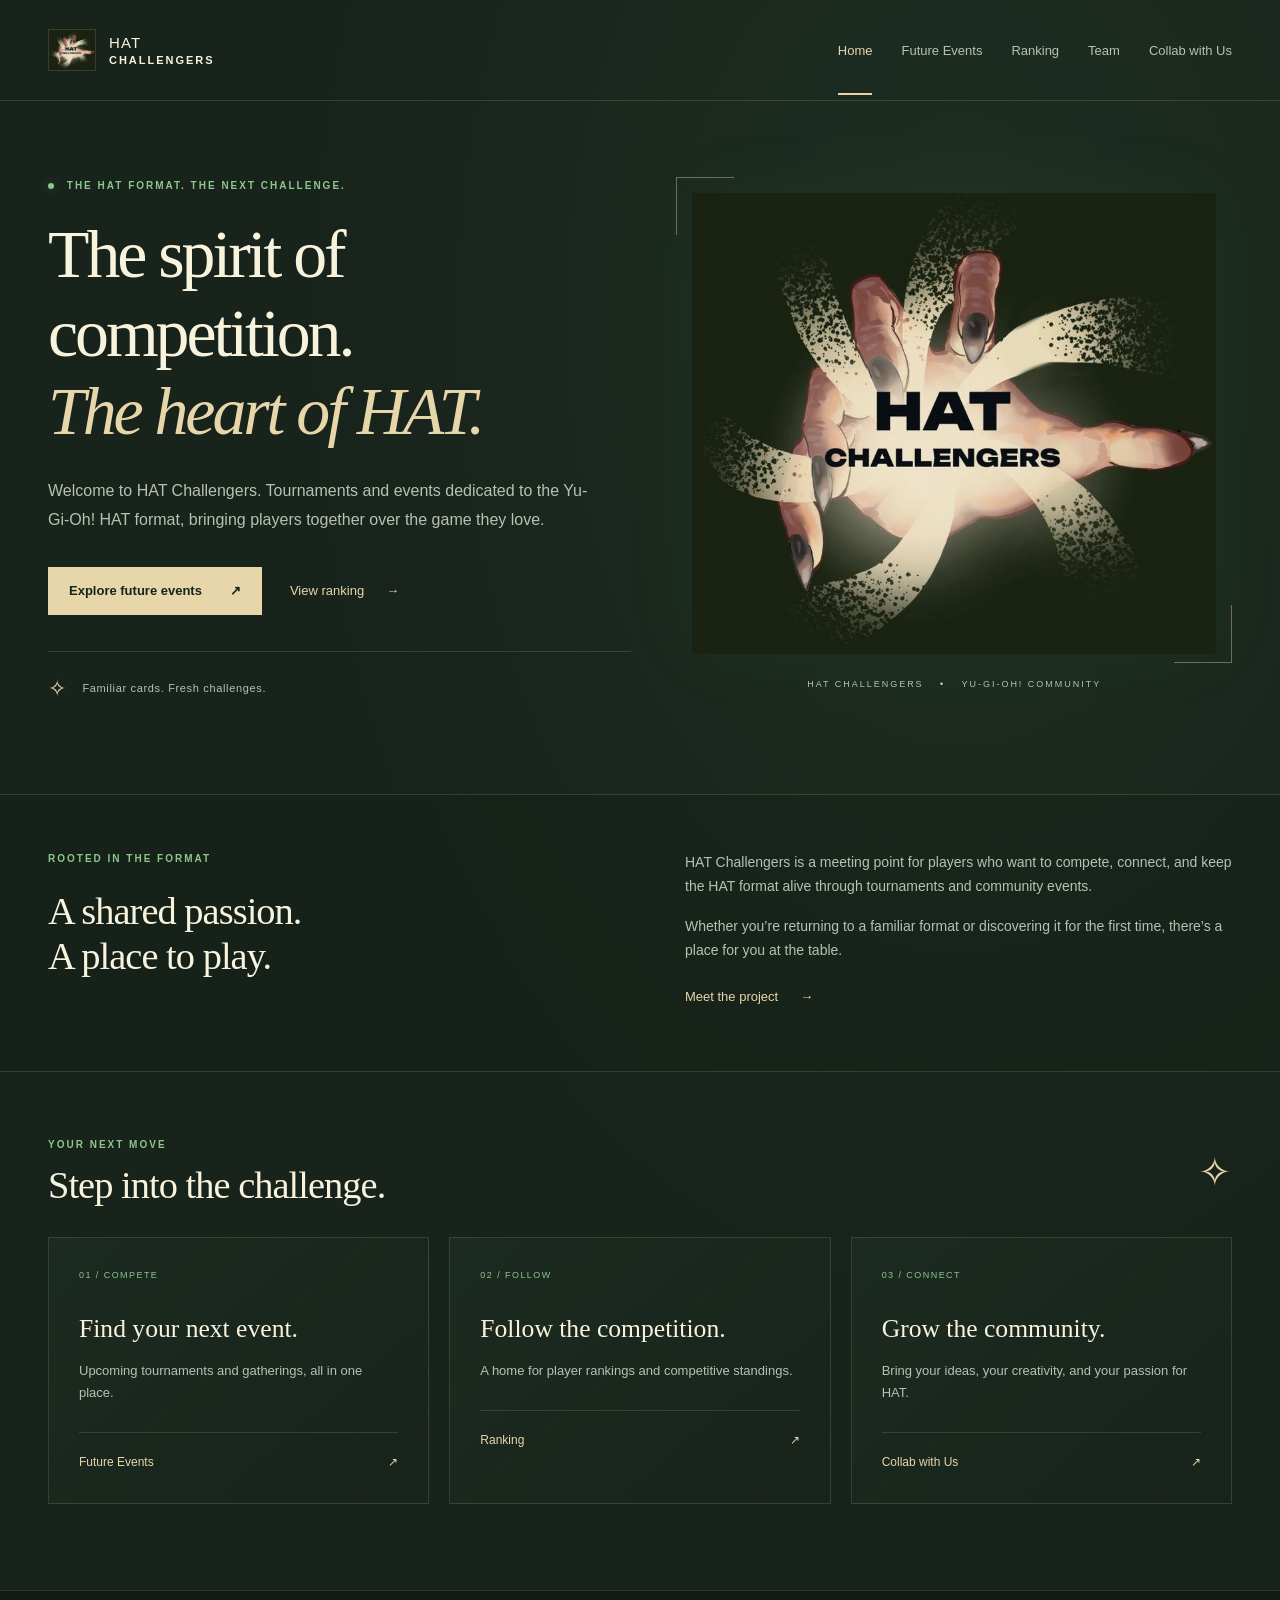
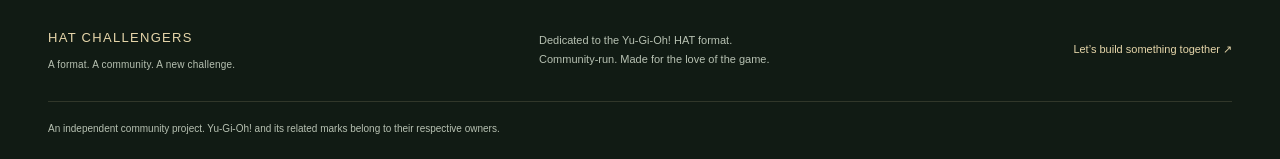
==== index.html @ cb8a2888 "Heavy edits to ranking page" ====
<!doctype html>
<html lang="en">
<head>
  <meta charset="utf-8">
  <meta name="viewport" content="width=device-width, initial-scale=1">
  <meta name="description" content="HAT Challengers — tournaments, events, and community dedicated to the Yu-Gi-Oh! HAT format.">
  <meta name="theme-color" content="#18231B">
  <title>HAT Challengers</title>
  <link rel="icon" href="assets/hat-challengers-favicon.png" type="image/png">
  <link rel="stylesheet" href="css/styles.css">
  <script src="js/main.js" defer></script>
</head>
<body>
  <a class="skip-link" href="#main">Skip to content</a>
  <header class="site-header">
    <div class="container header-inner">
      <a class="brand" href="index.html" aria-label="HAT Challengers home"><img src="assets/logo_challengers.jpeg" alt="" width="48" height="42"><span>HAT <strong>CHALLENGERS</strong></span></a>
      <button class="menu-toggle" aria-expanded="false" aria-controls="navigation" hidden>Menu <span aria-hidden="true">☰</span></button>
      <nav id="navigation" aria-label="Main navigation"><a href="index.html" aria-current="page">Home</a><a href="pages/future-events.html">Future Events</a><a href="pages/ranking.html">Ranking</a><a href="pages/team.html">Team</a><a href="pages/collab.html">Collab with Us</a></nav>
    </div>
  </header>
  <main id="main"><section class="hero container"><div class="hero-copy"><p class="eyebrow"><span></span> THE HAT FORMAT. THE NEXT CHALLENGE.</p><h1>The spirit of<br>competition.<br><em>The heart of HAT.</em></h1><p class="lead">Welcome to HAT Challengers. Tournaments and events dedicated to the Yu-Gi-Oh! HAT format, bringing players together over the game they love.</p><div class="actions"><a class="button primary" href="pages/future-events.html">Explore future events <span aria-hidden="true">↗</span></a><a class="text-link" href="pages/ranking.html">View ranking <span aria-hidden="true">→</span></a></div><div class="hero-caption"><span class="small-star" aria-hidden="true">✧</span> Familiar cards. Fresh challenges.</div></div><div class="hero-art"><div class="art-corner corner-top"></div><img src="assets/logo_challengers.jpeg" alt="HAT Challengers logo featuring a hand surrounded by swirling ivory magical energy" width="787" height="693"><div class="art-corner corner-bottom"></div><p>HAT CHALLENGERS <span>•</span> YU-GI-OH! COMMUNITY</p></div></section>
<section class="intro-section"><div class="container intro-grid"><div><p class="eyebrow">ROOTED IN THE FORMAT</p><h2>A shared passion.<br>A place to play.</h2></div><div><p>HAT Challengers is a meeting point for players who want to compete, connect, and keep the HAT format alive through tournaments and community events.</p><p>Whether you’re returning to a familiar format or discovering it for the first time, there’s a place for you at the table.</p><a class="text-link" href="pages/team.html">Meet the project <span aria-hidden="true">→</span></a></div></div></section>
<section class="container explore-section"><div class="section-heading"><div><p class="eyebrow">YOUR NEXT MOVE</p><h2>Step into the challenge.</h2></div><span class="section-ornament" aria-hidden="true">✧</span></div><div class="explore-grid"><a class="explore-card" href="pages/future-events.html"><span class="card-number">01 / COMPETE</span><h3>Find your next event.</h3><p>Upcoming tournaments and gatherings, all in one place.</p><span class="card-link">Future Events <span aria-hidden="true">↗</span></span></a><a class="explore-card" href="pages/ranking.html"><span class="card-number">02 / FOLLOW</span><h3>Follow the competition.</h3><p>A home for player rankings and competitive standings.</p><span class="card-link">Ranking <span aria-hidden="true">↗</span></span></a><a class="explore-card" href="pages/collab.html"><span class="card-number">03 / CONNECT</span><h3>Grow the community.</h3><p>Bring your ideas, your creativity, and your passion for HAT.</p><span class="card-link">Collab with Us <span aria-hidden="true">↗</span></span></a></div></section></main>
  <footer class="site-footer"><div class="container footer-inner"><a class="footer-brand" href="index.html">HAT CHALLENGERS<span>A format. A community. A new challenge.</span></a><p>Dedicated to the Yu-Gi-Oh! HAT format.<br><span>Community-run. Made for the love of the game.</span></p><a href="pages/collab.html">Let’s build something together <span aria-hidden="true">↗</span></a></div><div class="container footer-note">An independent community project. Yu-Gi-Oh! and its related marks belong to their respective owners.</div></footer>
</body>
</html>
---- css/styles.css ----
:root{color-scheme:dark;--bg:#18231b;--surface:#1d2b21;--green:#8cc78c;--gold:#e6d6aa;--ivory:#f8f3dd;--muted:#b7c1b2;--line:#e6d6aa26}*{box-sizing:border-box}html{scroll-behavior:smooth}body{margin:0;background:radial-gradient(ellipse at 75% 18%,#355c4233,transparent 48%),var(--bg);color:var(--ivory);font-family:Arial,Helvetica,sans-serif;font-size:16px;line-height:1.7}a{color:inherit;text-decoration:none}button{font:inherit}img{max-width:100%;height:auto;display:block}h1,h2,h3,p{margin:0}h1,h2,h3{font-family:Georgia,'Times New Roman',serif;font-weight:400;line-height:1.16}h1{font-size:clamp(2.8rem,5.3vw,5rem);letter-spacing:-.045em}h2{font-size:clamp(1.9rem,3vw,2.7rem);letter-spacing:-.025em}h3{font-size:1.6rem}p+p{margin-top:1rem}a,button{touch-action:manipulation}a:focus-visible,button:focus-visible{outline:2px solid var(--gold);outline-offset:6px}.container{width:min(1240px,calc(100% - 96px));margin-inline:auto}.site-header{border-bottom:1px solid var(--line)}.header-inner{min-height:100px;display:flex;align-items:center;justify-content:space-between;gap:30px}.brand{display:flex;align-items:center;gap:13px;flex-shrink:0}.brand img{width:48px;height:auto;border:1px solid var(--line)}.brand>span{font-size:15px;letter-spacing:.08em;line-height:1.3}.brand strong{display:block;font-size:11px;letter-spacing:.18em}nav{display:flex;gap:29px;align-items:center}nav a{font-size:13px;color:var(--muted);padding:35px 0 31px;border-bottom:2px solid transparent;transition:color .2s,border-color .2s}nav a:hover,nav a[aria-current]{color:var(--gold);border-color:var(--gold)}.menu-toggle{background:none;border:1px solid var(--line);color:var(--ivory);padding:7px 12px}.hero{display:grid;grid-template-columns:1.05fr 1fr;align-items:center;gap:45px;padding-block:76px 86px}.eyebrow{font-size:10px;font-weight:bold;letter-spacing:.2em;color:var(--green);margin-bottom:22px;line-height:1.6}.eyebrow>span{display:inline-block;width:6px;height:6px;background:var(--green);border-radius:50%;margin-right:8px;box-shadow:0 0 12px #8cc78c66}h1 em{color:var(--gold);font-weight:400}.lead{font-size:16px;line-height:1.8;color:var(--muted);max-width:550px;margin-top:25px}.actions{display:flex;gap:28px;align-items:center;flex-wrap:wrap;margin-top:32px}.button{display:inline-flex;justify-content:space-between;align-items:center;gap:28px;padding:13px 21px;font-size:13px;font-weight:bold;transition:background .2s,transform .2s}.primary{background:var(--gold);color:var(--bg)}.primary:hover{background:var(--ivory);transform:translateY(-2px)}.text-link{font-size:13px;color:var(--gold);display:inline-flex;gap:22px;align-items:center;padding-block:7px}.text-link:hover{color:var(--ivory)}.hero-caption{border-top:1px solid var(--line);margin-top:36px;padding-top:18px;font-size:11px;letter-spacing:.06em;color:var(--muted)}.small-star{font-size:22px;color:var(--gold);margin-right:12px;vertical-align:middle}.hero-art{position:relative;padding:16px}.hero-art img{width:100%;box-shadow:0 0 80px #8cc78c0c}.hero-art p{text-align:center;color:var(--muted);font-size:9px;letter-spacing:.22em;margin-top:23px}.hero-art p span{padding-inline:12px;color:var(--gold)}.art-corner{position:absolute;width:58px;height:58px;border-color:#e6d6aa66;border-style:solid}.corner-top{top:0;left:0;border-width:1px 0 0 1px}.corner-bottom{bottom:45px;right:0;border-width:0 1px 1px 0}.intro-section{border-block:1px solid var(--line);background:#0f1a1233;padding-block:56px}.intro-grid{display:grid;grid-template-columns:1fr 1fr;gap:90px}.intro-grid p:not(.eyebrow){font-size:14px;color:var(--muted)}.intro-grid .text-link{margin-top:16px}.explore-section{padding-block:65px 86px}.section-heading{display:flex;justify-content:space-between;align-items:center;margin-bottom:30px}.section-heading .eyebrow{margin-bottom:10px}.section-ornament{color:var(--gold);font-size:40px}.explore-grid,.collab-grid{display:grid;grid-template-columns:repeat(3,1fr);gap:20px}.explore-card,.collab-card{padding:30px;border:1px solid var(--line);background:linear-gradient(140deg,#355c4222,transparent)}.explore-card{transition:transform .2s,border-color .2s,background .2s}.explore-card:hover{transform:translateY(-4px);border-color:#8cc78c80;background:#355c4233}.card-number{font-size:9px;letter-spacing:.16em;color:var(--green);display:block;margin-bottom:31px}.explore-card h3{font-size:1.6rem}.explore-card p,.collab-card p{font-size:13px;color:var(--muted);margin-top:16px}.card-link{display:flex;justify-content:space-between;color:var(--gold);font-size:12px;border-top:1px solid var(--line);margin-top:28px;padding-top:19px}.site-footer{border-top:1px solid var(--line);background:#111b14;padding:36px 0 22px}.footer-inner{display:flex;align-items:center;justify-content:space-between;gap:30px}.footer-brand{font-size:13px;letter-spacing:.1em;color:var(--gold)}.footer-brand span{display:block;font-size:10px;letter-spacing:.02em;color:var(--muted);margin-top:7px}.footer-inner p{font-size:11px;color:var(--muted)}.footer-inner>a:last-child{font-size:11px;color:var(--gold)}.footer-note{border-top:1px solid var(--line);padding-top:18px;margin-top:28px;font-size:10px;color:var(--muted)}.page-heading{padding-block:72px 45px}.page-heading h1{font-size:clamp(3rem,5vw,4.5rem)}.page-heading .lead{max-width:680px}.content-section{padding-bottom:85px;min-height:400px}.panel-heading{display:flex;justify-content:space-between;align-items:center;gap:20px;border-bottom:1px solid var(--line);padding:20px 0}.panel-heading h2{font-size:1.5rem}.status{font-size:10px;color:var(--green);border:1px solid #8cc78c40;border-radius:20px;padding:4px 12px}.empty-state{padding:65px 22px;text-align:center;border:1px solid var(--line);border-top:0;background:radial-gradient(ellipse at center,#355c4229,transparent 70%)}.empty-symbol{color:var(--gold);font-family:Georgia,serif;font-size:40px;display:block;margin-bottom:18px}.empty-state .eyebrow{margin-bottom:12px}.empty-state h2{font-size:2rem}.empty-state>p:last-child{max-width:530px;margin:18px auto 0;color:var(--muted);font-size:14px}.table-scroll{overflow-x:auto}table{border-collapse:collapse;width:100%;min-width:480px}th{text-align:left;padding:18px 24px;color:var(--gold);font-weight:400;font-size:12px;background:#355c4229;border-bottom:1px solid var(--line)}th:first-child{width:15%}th:nth-child(2){width:45%}td{padding:0}.content-note{font-size:11px;color:var(--muted);margin-top:18px}.callout{display:flex;justify-content:space-between;align-items:center;gap:25px;border:1px solid var(--line);padding:30px;margin-top:30px}.callout p{font-size:13px;color:var(--muted);margin-top:10px}.collab-card h2{font-size:1.7rem}.contact-panel{margin-top:35px;padding:40px;display:flex;gap:35px;border:1px solid var(--line);background:#355c4222}.contact-panel h2{font-size:2.2rem}.contact-panel p:not(.eyebrow){color:var(--muted);font-size:14px}.contact-panel .contact-placeholder{display:inline-block;color:var(--gold)!important;border-bottom:1px solid var(--line);padding-bottom:8px;margin-top:24px}.sr-only,.skip-link:not(:focus){position:absolute;width:1px;height:1px;padding:0;margin:-1px;overflow:hidden;clip-path:inset(50%);white-space:nowrap}.skip-link:focus{position:fixed;top:10px;left:10px;z-index:10;background:var(--gold);color:var(--bg);padding:10px 20px}
@media(min-width:761px){main{animation:arrive .5s ease-out}@keyframes arrive{from{opacity:0;transform:translateY(8px)}to{opacity:1;transform:none}}}
@media(max-width:1000px){.container{width:calc(100% - 56px)}nav{gap:18px}nav a{font-size:12px}.hero{gap:20px;padding-block:56px}.hero h1{font-size:3.5rem}.explore-card,.collab-card{padding:23px}.intro-grid{gap:50px}.footer-inner{flex-wrap:wrap}.actions{gap:16px}}
@media(max-width:760px){.container{width:calc(100% - 40px)}.header-inner{min-height:80px;flex-wrap:wrap;gap:0;padding-block:16px}.brand>span{font-size:13px}.brand img{width:42px}.menu-toggle:not([hidden]){display:block}nav{width:100%;flex-wrap:wrap;gap:0 22px;padding-top:12px}nav a{padding:10px 0;font-size:13px}nav[data-collapsed="true"]{display:none}.hero{grid-template-columns:1fr;padding-block:45px;gap:40px}.hero h1{font-size:clamp(2.9rem,9vw,4.5rem)}.hero-copy{max-width:560px}.hero-art{max-width:500px;width:100%;margin-inline:auto}.hero-caption{margin-top:27px}.intro-grid{grid-template-columns:1fr;gap:25px}.intro-section{padding-block:40px}.explore-grid,.collab-grid{grid-template-columns:1fr}.explore-section{padding-block:42px 55px}.card-number{margin-bottom:20px}.explore-card h3{font-size:1.8rem}.page-heading{padding-block:45px 25px}.panel-heading{align-items:flex-start;flex-direction:column;gap:10px}.empty-state{padding:45px 18px}.empty-state h2{font-size:1.7rem}.content-section{padding-bottom:55px}.callout{align-items:flex-start;flex-direction:column;padding:24px}.contact-panel{padding:27px;gap:18px}.contact-panel>.empty-symbol{display:none}.contact-panel h2{font-size:1.9rem}.footer-inner{align-items:flex-start;flex-direction:column;gap:22px}.section-ornament{display:none}}
@media(prefers-reduced-motion:reduce){html{scroll-behavior:auto}*,*::before,*::after{animation:none!important;transition:none!important}}
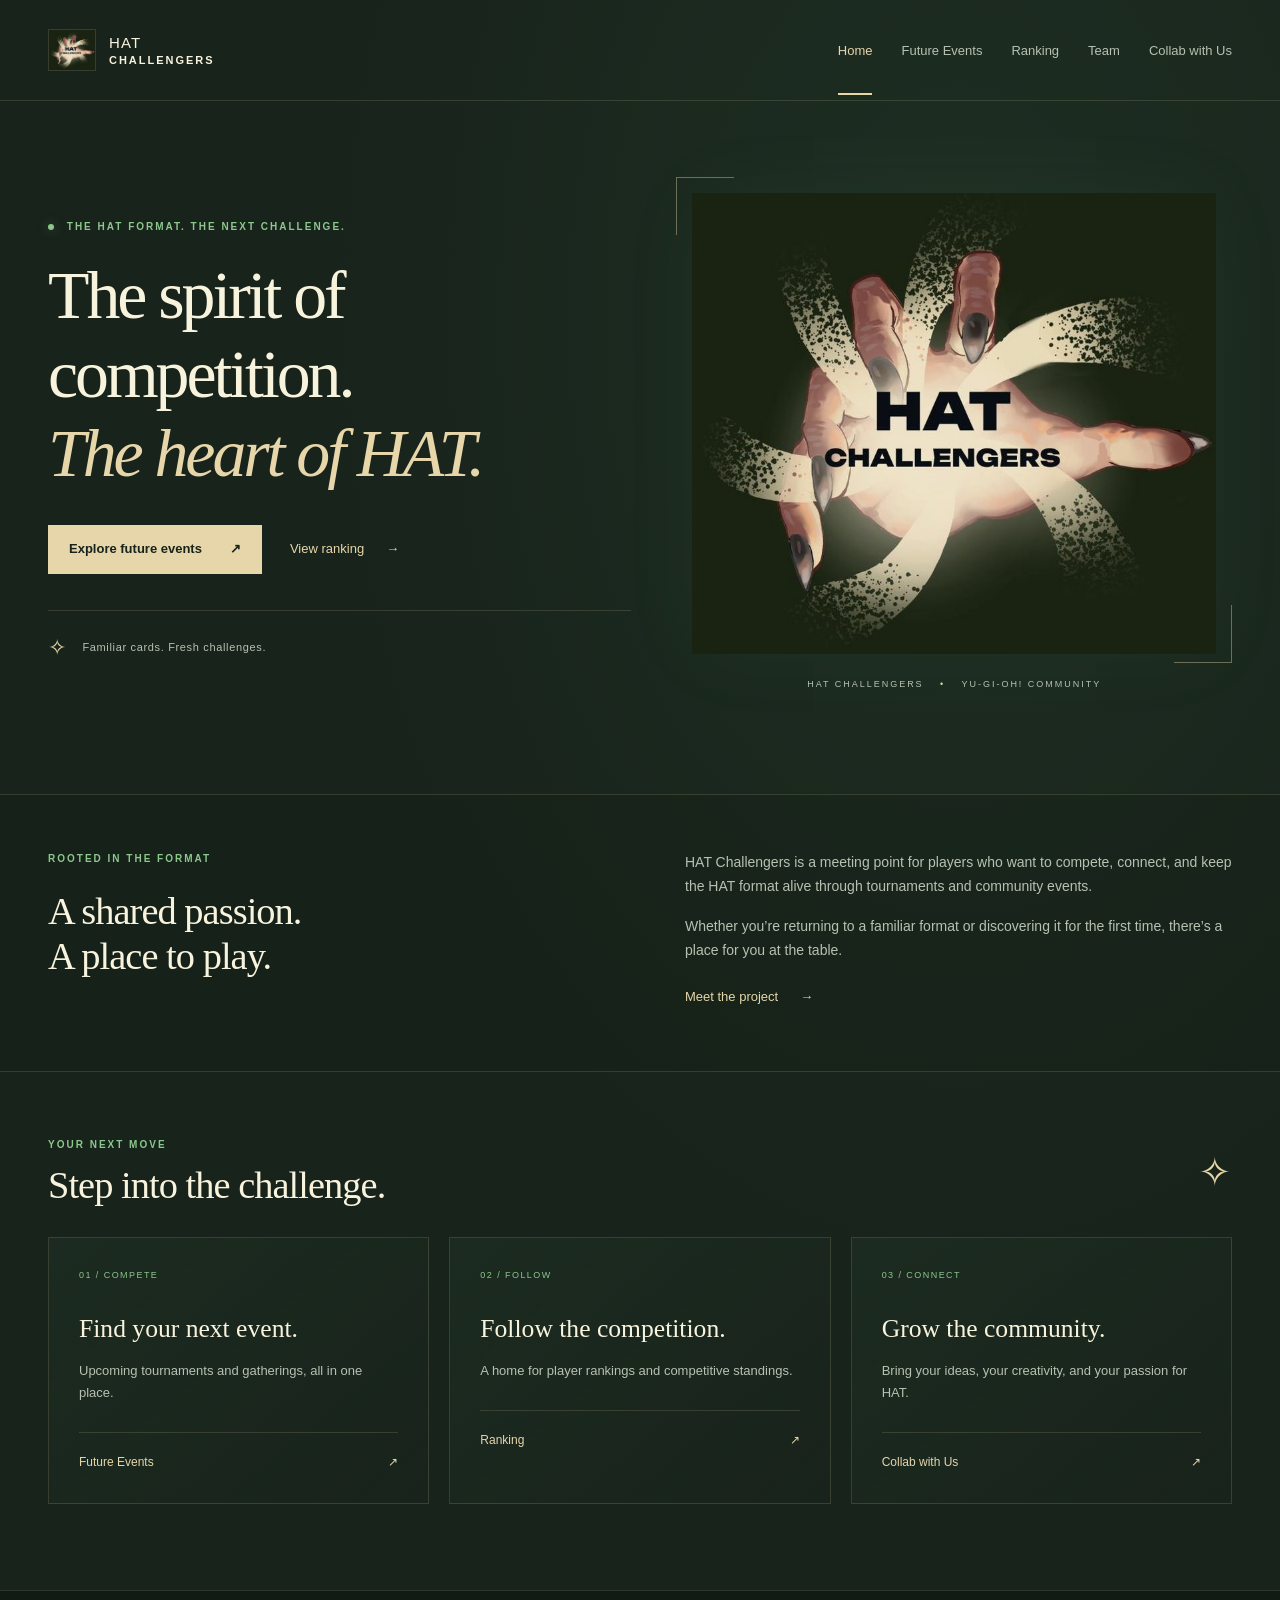
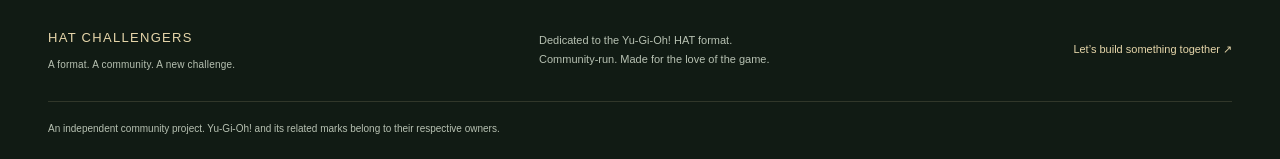
==== commit 10b03842: "built Team and Future events pages (with placeholders)" ====
--- a/index.html
+++ b/index.html
@@ -19,7 +19,7 @@
       <nav id="navigation" aria-label="Main navigation"><a href="index.html" aria-current="page">Home</a><a href="pages/future-events.html">Future Events</a><a href="pages/ranking.html">Ranking</a><a href="pages/team.html">Team</a><a href="pages/collab.html">Collab with Us</a></nav>
     </div>
   </header>
-  <main id="main"><section class="hero container"><div class="hero-copy"><p class="eyebrow"><span></span> THE HAT FORMAT. THE NEXT CHALLENGE.</p><h1>The spirit of<br>competition.<br><em>The heart of HAT.</em></h1><p class="lead">Welcome to HAT Challengers. Tournaments and events dedicated to the Yu-Gi-Oh! HAT format, bringing players together over the game they love.</p><div class="actions"><a class="button primary" href="pages/future-events.html">Explore future events <span aria-hidden="true">↗</span></a><a class="text-link" href="pages/ranking.html">View ranking <span aria-hidden="true">→</span></a></div><div class="hero-caption"><span class="small-star" aria-hidden="true">✧</span> Familiar cards. Fresh challenges.</div></div><div class="hero-art"><div class="art-corner corner-top"></div><img src="assets/logo_challengers.jpeg" alt="HAT Challengers logo featuring a hand surrounded by swirling ivory magical energy" width="787" height="693"><div class="art-corner corner-bottom"></div><p>HAT CHALLENGERS <span>•</span> YU-GI-OH! COMMUNITY</p></div></section>
+  <main id="main"><section class="hero container"><div class="hero-copy"><p class="eyebrow"><span></span> THE HAT FORMAT. THE NEXT CHALLENGE.</p><h1>The spirit of<br>competition.<br><em>The heart of HAT.</em></h1><div class="actions"><a class="button primary" href="pages/future-events.html">Explore future events <span aria-hidden="true">↗</span></a><a class="text-link" href="pages/ranking.html">View ranking <span aria-hidden="true">→</span></a></div><div class="hero-caption"><span class="small-star" aria-hidden="true">✧</span> Familiar cards. Fresh challenges.</div></div><div class="hero-art"><div class="art-corner corner-top"></div><img src="assets/logo_challengers.jpeg" alt="HAT Challengers logo featuring a hand surrounded by swirling ivory magical energy" width="787" height="693"><div class="art-corner corner-bottom"></div><p>HAT CHALLENGERS <span>•</span> YU-GI-OH! COMMUNITY</p></div></section>
 <section class="intro-section"><div class="container intro-grid"><div><p class="eyebrow">ROOTED IN THE FORMAT</p><h2>A shared passion.<br>A place to play.</h2></div><div><p>HAT Challengers is a meeting point for players who want to compete, connect, and keep the HAT format alive through tournaments and community events.</p><p>Whether you’re returning to a familiar format or discovering it for the first time, there’s a place for you at the table.</p><a class="text-link" href="pages/team.html">Meet the project <span aria-hidden="true">→</span></a></div></div></section>
 <section class="container explore-section"><div class="section-heading"><div><p class="eyebrow">YOUR NEXT MOVE</p><h2>Step into the challenge.</h2></div><span class="section-ornament" aria-hidden="true">✧</span></div><div class="explore-grid"><a class="explore-card" href="pages/future-events.html"><span class="card-number">01 / COMPETE</span><h3>Find your next event.</h3><p>Upcoming tournaments and gatherings, all in one place.</p><span class="card-link">Future Events <span aria-hidden="true">↗</span></span></a><a class="explore-card" href="pages/ranking.html"><span class="card-number">02 / FOLLOW</span><h3>Follow the competition.</h3><p>A home for player rankings and competitive standings.</p><span class="card-link">Ranking <span aria-hidden="true">↗</span></span></a><a class="explore-card" href="pages/collab.html"><span class="card-number">03 / CONNECT</span><h3>Grow the community.</h3><p>Bring your ideas, your creativity, and your passion for HAT.</p><span class="card-link">Collab with Us <span aria-hidden="true">↗</span></span></a></div></section></main>
   <footer class="site-footer"><div class="container footer-inner"><a class="footer-brand" href="index.html">HAT CHALLENGERS<span>A format. A community. A new challenge.</span></a><p>Dedicated to the Yu-Gi-Oh! HAT format.<br><span>Community-run. Made for the love of the game.</span></p><a href="pages/collab.html">Let’s build something together <span aria-hidden="true">↗</span></a></div><div class="container footer-note">An independent community project. Yu-Gi-Oh! and its related marks belong to their respective owners.</div></footer>
--- a/css/styles.css
+++ b/css/styles.css
@@ -1,5 +1,5 @@
-:root{color-scheme:dark;--bg:#18231b;--surface:#1d2b21;--green:#8cc78c;--gold:#e6d6aa;--ivory:#f8f3dd;--muted:#b7c1b2;--line:#e6d6aa26}*{box-sizing:border-box}html{scroll-behavior:smooth}body{margin:0;background:radial-gradient(ellipse at 75% 18%,#355c4233,transparent 48%),var(--bg);color:var(--ivory);font-family:Arial,Helvetica,sans-serif;font-size:16px;line-height:1.7}a{color:inherit;text-decoration:none}button{font:inherit}img{max-width:100%;height:auto;display:block}h1,h2,h3,p{margin:0}h1,h2,h3{font-family:Georgia,'Times New Roman',serif;font-weight:400;line-height:1.16}h1{font-size:clamp(2.8rem,5.3vw,5rem);letter-spacing:-.045em}h2{font-size:clamp(1.9rem,3vw,2.7rem);letter-spacing:-.025em}h3{font-size:1.6rem}p+p{margin-top:1rem}a,button{touch-action:manipulation}a:focus-visible,button:focus-visible{outline:2px solid var(--gold);outline-offset:6px}.container{width:min(1240px,calc(100% - 96px));margin-inline:auto}.site-header{border-bottom:1px solid var(--line)}.header-inner{min-height:100px;display:flex;align-items:center;justify-content:space-between;gap:30px}.brand{display:flex;align-items:center;gap:13px;flex-shrink:0}.brand img{width:48px;height:auto;border:1px solid var(--line)}.brand>span{font-size:15px;letter-spacing:.08em;line-height:1.3}.brand strong{display:block;font-size:11px;letter-spacing:.18em}nav{display:flex;gap:29px;align-items:center}nav a{font-size:13px;color:var(--muted);padding:35px 0 31px;border-bottom:2px solid transparent;transition:color .2s,border-color .2s}nav a:hover,nav a[aria-current]{color:var(--gold);border-color:var(--gold)}.menu-toggle{background:none;border:1px solid var(--line);color:var(--ivory);padding:7px 12px}.hero{display:grid;grid-template-columns:1.05fr 1fr;align-items:center;gap:45px;padding-block:76px 86px}.eyebrow{font-size:10px;font-weight:bold;letter-spacing:.2em;color:var(--green);margin-bottom:22px;line-height:1.6}.eyebrow>span{display:inline-block;width:6px;height:6px;background:var(--green);border-radius:50%;margin-right:8px;box-shadow:0 0 12px #8cc78c66}h1 em{color:var(--gold);font-weight:400}.lead{font-size:16px;line-height:1.8;color:var(--muted);max-width:550px;margin-top:25px}.actions{display:flex;gap:28px;align-items:center;flex-wrap:wrap;margin-top:32px}.button{display:inline-flex;justify-content:space-between;align-items:center;gap:28px;padding:13px 21px;font-size:13px;font-weight:bold;transition:background .2s,transform .2s}.primary{background:var(--gold);color:var(--bg)}.primary:hover{background:var(--ivory);transform:translateY(-2px)}.text-link{font-size:13px;color:var(--gold);display:inline-flex;gap:22px;align-items:center;padding-block:7px}.text-link:hover{color:var(--ivory)}.hero-caption{border-top:1px solid var(--line);margin-top:36px;padding-top:18px;font-size:11px;letter-spacing:.06em;color:var(--muted)}.small-star{font-size:22px;color:var(--gold);margin-right:12px;vertical-align:middle}.hero-art{position:relative;padding:16px}.hero-art img{width:100%;box-shadow:0 0 80px #8cc78c0c}.hero-art p{text-align:center;color:var(--muted);font-size:9px;letter-spacing:.22em;margin-top:23px}.hero-art p span{padding-inline:12px;color:var(--gold)}.art-corner{position:absolute;width:58px;height:58px;border-color:#e6d6aa66;border-style:solid}.corner-top{top:0;left:0;border-width:1px 0 0 1px}.corner-bottom{bottom:45px;right:0;border-width:0 1px 1px 0}.intro-section{border-block:1px solid var(--line);background:#0f1a1233;padding-block:56px}.intro-grid{display:grid;grid-template-columns:1fr 1fr;gap:90px}.intro-grid p:not(.eyebrow){font-size:14px;color:var(--muted)}.intro-grid .text-link{margin-top:16px}.explore-section{padding-block:65px 86px}.section-heading{display:flex;justify-content:space-between;align-items:center;margin-bottom:30px}.section-heading .eyebrow{margin-bottom:10px}.section-ornament{color:var(--gold);font-size:40px}.explore-grid,.collab-grid{display:grid;grid-template-columns:repeat(3,1fr);gap:20px}.explore-card,.collab-card{padding:30px;border:1px solid var(--line);background:linear-gradient(140deg,#355c4222,transparent)}.explore-card{transition:transform .2s,border-color .2s,background .2s}.explore-card:hover{transform:translateY(-4px);border-color:#8cc78c80;background:#355c4233}.card-number{font-size:9px;letter-spacing:.16em;color:var(--green);display:block;margin-bottom:31px}.explore-card h3{font-size:1.6rem}.explore-card p,.collab-card p{font-size:13px;color:var(--muted);margin-top:16px}.card-link{display:flex;justify-content:space-between;color:var(--gold);font-size:12px;border-top:1px solid var(--line);margin-top:28px;padding-top:19px}.site-footer{border-top:1px solid var(--line);background:#111b14;padding:36px 0 22px}.footer-inner{display:flex;align-items:center;justify-content:space-between;gap:30px}.footer-brand{font-size:13px;letter-spacing:.1em;color:var(--gold)}.footer-brand span{display:block;font-size:10px;letter-spacing:.02em;color:var(--muted);margin-top:7px}.footer-inner p{font-size:11px;color:var(--muted)}.footer-inner>a:last-child{font-size:11px;color:var(--gold)}.footer-note{border-top:1px solid var(--line);padding-top:18px;margin-top:28px;font-size:10px;color:var(--muted)}.page-heading{padding-block:72px 45px}.page-heading h1{font-size:clamp(3rem,5vw,4.5rem)}.page-heading .lead{max-width:680px}.content-section{padding-bottom:85px;min-height:400px}.panel-heading{display:flex;justify-content:space-between;align-items:center;gap:20px;border-bottom:1px solid var(--line);padding:20px 0}.panel-heading h2{font-size:1.5rem}.status{font-size:10px;color:var(--green);border:1px solid #8cc78c40;border-radius:20px;padding:4px 12px}.empty-state{padding:65px 22px;text-align:center;border:1px solid var(--line);border-top:0;background:radial-gradient(ellipse at center,#355c4229,transparent 70%)}.empty-symbol{color:var(--gold);font-family:Georgia,serif;font-size:40px;display:block;margin-bottom:18px}.empty-state .eyebrow{margin-bottom:12px}.empty-state h2{font-size:2rem}.empty-state>p:last-child{max-width:530px;margin:18px auto 0;color:var(--muted);font-size:14px}.table-scroll{overflow-x:auto}table{border-collapse:collapse;width:100%;min-width:480px}th{text-align:left;padding:18px 24px;color:var(--gold);font-weight:400;font-size:12px;background:#355c4229;border-bottom:1px solid var(--line)}th:first-child{width:15%}th:nth-child(2){width:45%}td{padding:0}.content-note{font-size:11px;color:var(--muted);margin-top:18px}.callout{display:flex;justify-content:space-between;align-items:center;gap:25px;border:1px solid var(--line);padding:30px;margin-top:30px}.callout p{font-size:13px;color:var(--muted);margin-top:10px}.collab-card h2{font-size:1.7rem}.contact-panel{margin-top:35px;padding:40px;display:flex;gap:35px;border:1px solid var(--line);background:#355c4222}.contact-panel h2{font-size:2.2rem}.contact-panel p:not(.eyebrow){color:var(--muted);font-size:14px}.contact-panel .contact-placeholder{display:inline-block;color:var(--gold)!important;border-bottom:1px solid var(--line);padding-bottom:8px;margin-top:24px}.sr-only,.skip-link:not(:focus){position:absolute;width:1px;height:1px;padding:0;margin:-1px;overflow:hidden;clip-path:inset(50%);white-space:nowrap}.skip-link:focus{position:fixed;top:10px;left:10px;z-index:10;background:var(--gold);color:var(--bg);padding:10px 20px}
+:root{color-scheme:dark;--bg:#18231b;--surface:#1d2b21;--green:#8cc78c;--gold:#e6d6aa;--ivory:#f8f3dd;--muted:#b7c1b2;--line:#e6d6aa26}*{box-sizing:border-box}html{scroll-behavior:smooth}body{margin:0;background:radial-gradient(ellipse at 75% 18%,#355c4233,transparent 48%),var(--bg);color:var(--ivory);font-family:Arial,Helvetica,sans-serif;font-size:16px;line-height:1.7}a{color:inherit;text-decoration:none}button{font:inherit}img{max-width:100%;height:auto;display:block}h1,h2,h3,p{margin:0}h1,h2,h3{font-family:Georgia,'Times New Roman',serif;font-weight:400;line-height:1.16}h1{font-size:clamp(2.8rem,5.3vw,5rem);letter-spacing:-.045em}h2{font-size:clamp(1.9rem,3vw,2.7rem);letter-spacing:-.025em}h3{font-size:1.6rem}p+p{margin-top:1rem}a,button{touch-action:manipulation}a:focus-visible,button:focus-visible{outline:2px solid var(--gold);outline-offset:6px}.container{width:min(1240px,calc(100% - 96px));margin-inline:auto}.site-header{border-bottom:1px solid var(--line)}.header-inner{min-height:100px;display:flex;align-items:center;justify-content:space-between;gap:30px}.brand{display:flex;align-items:center;gap:13px;flex-shrink:0}.brand img{width:48px;height:auto;border:1px solid var(--line)}.brand>span{font-size:15px;letter-spacing:.08em;line-height:1.3}.brand strong{display:block;font-size:11px;letter-spacing:.18em}nav{display:flex;gap:29px;align-items:center}nav a{font-size:13px;color:var(--muted);padding:35px 0 31px;border-bottom:2px solid transparent;transition:color .2s,border-color .2s}nav a:hover,nav a[aria-current]{color:var(--gold);border-color:var(--gold)}.menu-toggle{background:none;border:1px solid var(--line);color:var(--ivory);padding:7px 12px}.hero{display:grid;grid-template-columns:1.05fr 1fr;align-items:center;gap:45px;padding-block:76px 86px}.eyebrow{font-size:10px;font-weight:bold;letter-spacing:.2em;color:var(--green);margin-bottom:22px;line-height:1.6}.eyebrow>span{display:inline-block;width:6px;height:6px;background:var(--green);border-radius:50%;margin-right:8px;box-shadow:0 0 12px #8cc78c66}h1 em{color:var(--gold);font-weight:400}.lead{font-size:16px;line-height:1.8;color:var(--muted);max-width:550px;margin-top:25px}.actions{display:flex;gap:28px;align-items:center;flex-wrap:wrap;margin-top:32px}.button{display:inline-flex;justify-content:space-between;align-items:center;gap:28px;padding:13px 21px;font-size:13px;font-weight:bold;transition:background .2s,transform .2s}.primary{background:var(--gold);color:var(--bg)}.primary:hover{background:var(--ivory);transform:translateY(-2px)}.text-link{font-size:13px;color:var(--gold);display:inline-flex;gap:22px;align-items:center;padding-block:7px}.text-link:hover{color:var(--ivory)}.hero-caption{border-top:1px solid var(--line);margin-top:36px;padding-top:18px;font-size:11px;letter-spacing:.06em;color:var(--muted)}.small-star{font-size:22px;color:var(--gold);margin-right:12px;vertical-align:middle}.hero-art{position:relative;padding:16px}.hero-art img{width:100%;box-shadow:0 0 80px #8cc78c0c}.hero-art p{text-align:center;color:var(--muted);font-size:9px;letter-spacing:.22em;margin-top:23px}.hero-art p span{padding-inline:12px;color:var(--gold)}.art-corner{position:absolute;width:58px;height:58px;border-color:#e6d6aa66;border-style:solid}.corner-top{top:0;left:0;border-width:1px 0 0 1px}.corner-bottom{bottom:45px;right:0;border-width:0 1px 1px 0}.intro-section{border-block:1px solid var(--line);background:#0f1a1233;padding-block:56px}.intro-grid{display:grid;grid-template-columns:1fr 1fr;gap:90px}.intro-grid p:not(.eyebrow){font-size:14px;color:var(--muted)}.intro-grid .text-link{margin-top:16px}.explore-section{padding-block:65px 86px}.section-heading{display:flex;justify-content:space-between;align-items:center;margin-bottom:30px}.section-heading .eyebrow{margin-bottom:10px}.section-ornament{color:var(--gold);font-size:40px}.explore-grid,.collab-grid{display:grid;grid-template-columns:repeat(3,1fr);gap:20px}.explore-card,.collab-card{padding:30px;border:1px solid var(--line);background:linear-gradient(140deg,#355c4222,transparent)}.explore-card{transition:transform .2s,border-color .2s,background .2s}.explore-card:hover{transform:translateY(-4px);border-color:#8cc78c80;background:#355c4233}.card-number{font-size:9px;letter-spacing:.16em;color:var(--green);display:block;margin-bottom:31px}.explore-card h3{font-size:1.6rem}.explore-card p,.collab-card p{font-size:13px;color:var(--muted);margin-top:16px}.card-link{display:flex;justify-content:space-between;color:var(--gold);font-size:12px;border-top:1px solid var(--line);margin-top:28px;padding-top:19px}.site-footer{border-top:1px solid var(--line);background:#111b14;padding:36px 0 22px}.footer-inner{display:flex;align-items:center;justify-content:space-between;gap:30px}.footer-brand{font-size:13px;letter-spacing:.1em;color:var(--gold)}.footer-brand span{display:block;font-size:10px;letter-spacing:.02em;color:var(--muted);margin-top:7px}.footer-inner p{font-size:11px;color:var(--muted)}.footer-inner>a:last-child{font-size:11px;color:var(--gold)}.footer-note{border-top:1px solid var(--line);padding-top:18px;margin-top:28px;font-size:10px;color:var(--muted)}.page-heading{padding-block:72px 30px}.page-heading h1{font-size:clamp(3rem,5vw,4.5rem)}.page-heading .lead{max-width:680px}.content-section{padding-bottom:85px;min-height:400px}.panel-heading{display:flex;justify-content:space-between;align-items:center;gap:20px;border-bottom:1px solid var(--line);padding:20px 0}.panel-heading h2{font-size:1.5rem}.status{font-size:10px;color:var(--green);border:1px solid #8cc78c40;border-radius:20px;padding:4px 12px}.empty-state{padding:65px 22px;text-align:center;border:1px solid var(--line);border-top:0;background:radial-gradient(ellipse at center,#355c4229,transparent 70%)}.empty-symbol{color:var(--gold);font-family:Georgia,serif;font-size:40px;display:block;margin-bottom:18px}.empty-state .eyebrow{margin-bottom:12px}.empty-state h2{font-size:2rem}.empty-state>p:last-child{max-width:530px;margin:18px auto 0;color:var(--muted);font-size:14px}.table-scroll{overflow-x:auto}table{border-collapse:collapse;width:100%;min-width:480px}th{text-align:left;padding:18px 24px;color:var(--gold);font-weight:400;font-size:12px;background:#355c4229;border-bottom:1px solid var(--line)}th:first-child{width:15%}th:nth-child(2){width:45%}td{padding:0}.content-note{font-size:11px;color:var(--muted);margin-top:18px}.callout{display:flex;justify-content:space-between;align-items:center;gap:25px;border:1px solid var(--line);padding:30px;margin-top:30px}.callout p{font-size:13px;color:var(--muted);margin-top:10px}.collab-card h2{font-size:1.7rem}.contact-panel{margin-top:35px;padding:40px;display:flex;gap:35px;border:1px solid var(--line);background:#355c4222}.contact-panel h2{font-size:2.2rem}.contact-panel p:not(.eyebrow){color:var(--muted);font-size:14px}.contact-panel .contact-placeholder{display:inline-block;color:var(--gold)!important;border-bottom:1px solid var(--line);padding-bottom:8px;margin-top:24px}.sr-only,.skip-link:not(:focus){position:absolute;width:1px;height:1px;padding:0;margin:-1px;overflow:hidden;clip-path:inset(50%);white-space:nowrap}.skip-link:focus{position:fixed;top:10px;left:10px;z-index:10;background:var(--gold);color:var(--bg);padding:10px 20px}
 @media(min-width:761px){main{animation:arrive .5s ease-out}@keyframes arrive{from{opacity:0;transform:translateY(8px)}to{opacity:1;transform:none}}}
 @media(max-width:1000px){.container{width:calc(100% - 56px)}nav{gap:18px}nav a{font-size:12px}.hero{gap:20px;padding-block:56px}.hero h1{font-size:3.5rem}.explore-card,.collab-card{padding:23px}.intro-grid{gap:50px}.footer-inner{flex-wrap:wrap}.actions{gap:16px}}
-@media(max-width:760px){.container{width:calc(100% - 40px)}.header-inner{min-height:80px;flex-wrap:wrap;gap:0;padding-block:16px}.brand>span{font-size:13px}.brand img{width:42px}.menu-toggle:not([hidden]){display:block}nav{width:100%;flex-wrap:wrap;gap:0 22px;padding-top:12px}nav a{padding:10px 0;font-size:13px}nav[data-collapsed="true"]{display:none}.hero{grid-template-columns:1fr;padding-block:45px;gap:40px}.hero h1{font-size:clamp(2.9rem,9vw,4.5rem)}.hero-copy{max-width:560px}.hero-art{max-width:500px;width:100%;margin-inline:auto}.hero-caption{margin-top:27px}.intro-grid{grid-template-columns:1fr;gap:25px}.intro-section{padding-block:40px}.explore-grid,.collab-grid{grid-template-columns:1fr}.explore-section{padding-block:42px 55px}.card-number{margin-bottom:20px}.explore-card h3{font-size:1.8rem}.page-heading{padding-block:45px 25px}.panel-heading{align-items:flex-start;flex-direction:column;gap:10px}.empty-state{padding:45px 18px}.empty-state h2{font-size:1.7rem}.content-section{padding-bottom:55px}.callout{align-items:flex-start;flex-direction:column;padding:24px}.contact-panel{padding:27px;gap:18px}.contact-panel>.empty-symbol{display:none}.contact-panel h2{font-size:1.9rem}.footer-inner{align-items:flex-start;flex-direction:column;gap:22px}.section-ornament{display:none}}
+@media(max-width:760px){.container{width:calc(100% - 40px)}.header-inner{min-height:80px;flex-wrap:wrap;gap:0;padding-block:16px}.brand>span{font-size:13px}.brand img{width:42px}.menu-toggle:not([hidden]){display:block}nav{width:100%;flex-wrap:wrap;gap:0 22px;padding-top:12px}nav a{padding:10px 0;font-size:13px}nav[data-collapsed="true"]{display:none}.hero{grid-template-columns:1fr;padding-block:45px;gap:40px}.hero h1{font-size:clamp(2.9rem,9vw,4.5rem)}.hero-copy{max-width:560px}.hero-art{max-width:500px;width:100%;margin-inline:auto}.hero-caption{margin-top:27px}.intro-grid{grid-template-columns:1fr;gap:25px}.intro-section{padding-block:40px}.explore-grid,.collab-grid{grid-template-columns:1fr}.explore-section{padding-block:42px 55px}.card-number{margin-bottom:20px}.explore-card h3{font-size:1.8rem}.page-heading{padding-block:45px 20px}.panel-heading{align-items:flex-start;flex-direction:column;gap:10px}.empty-state{padding:45px 18px}.empty-state h2{font-size:1.7rem}.content-section{padding-bottom:55px}.callout{align-items:flex-start;flex-direction:column;padding:24px}.contact-panel{padding:27px;gap:18px}.contact-panel>.empty-symbol{display:none}.contact-panel h2{font-size:1.9rem}.footer-inner{align-items:flex-start;flex-direction:column;gap:22px}.section-ornament{display:none}}
 @media(prefers-reduced-motion:reduce){html{scroll-behavior:auto}*,*::before,*::after{animation:none!important;transition:none!important}}
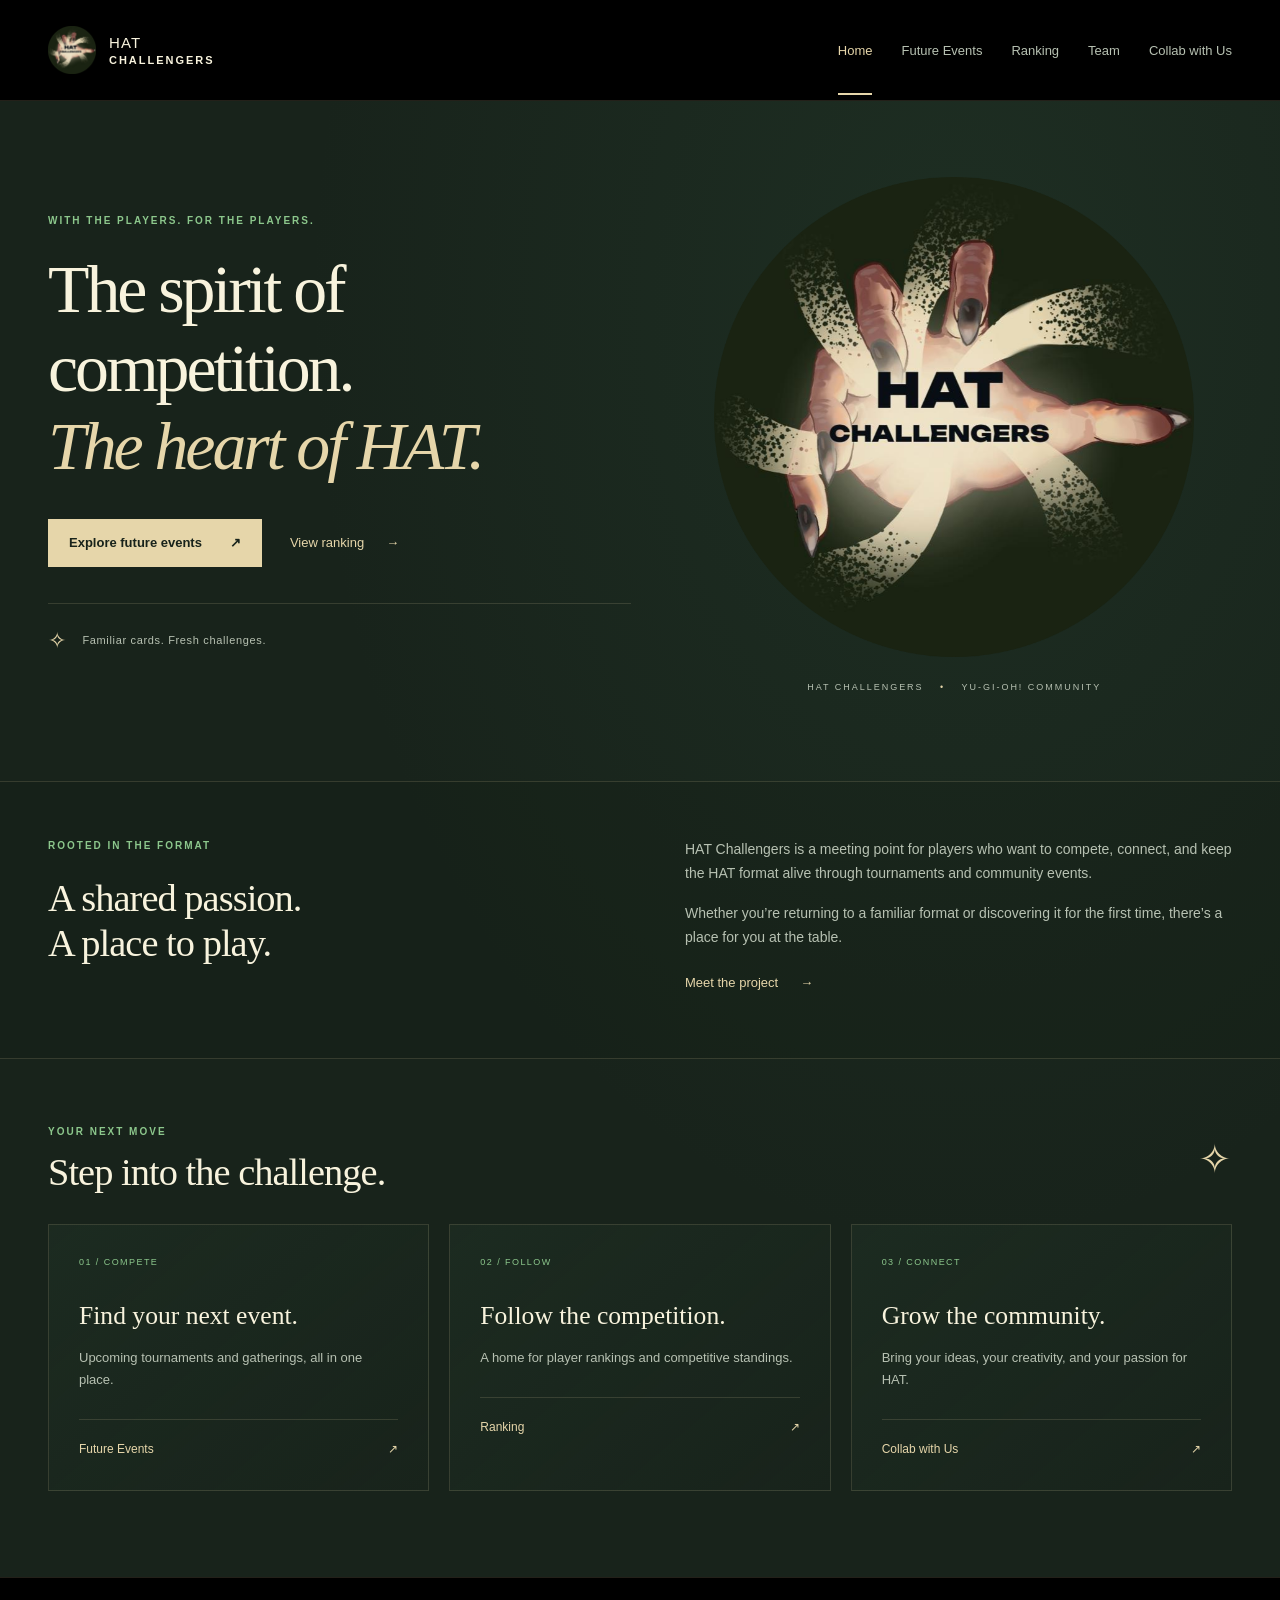
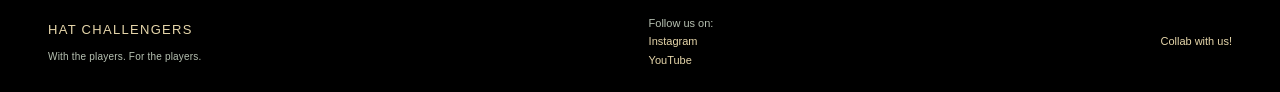
==== commit 5ffa27e5: "Mass edit for everything but the home page" ====
--- a/index.html
+++ b/index.html
@@ -8,20 +8,31 @@
   <title>HAT Challengers</title>
   <link rel="icon" href="assets/hat-challengers-favicon.png" type="image/png">
   <link rel="stylesheet" href="css/styles.css">
+  <script src="js/constants.js?v=2" defer></script>
   <script src="js/main.js" defer></script>
 </head>
 <body>
   <a class="skip-link" href="#main">Skip to content</a>
   <header class="site-header">
     <div class="container header-inner">
-      <a class="brand" href="index.html" aria-label="HAT Challengers home"><img src="assets/logo_challengers.jpeg" alt="" width="48" height="42"><span>HAT <strong>CHALLENGERS</strong></span></a>
+      <a class="brand" href="index.html" aria-label="HAT Challengers home"><img src="assets/logo_challengers.png" alt="" width="48" height="48"><span>HAT <strong>CHALLENGERS</strong></span></a>
       <button class="menu-toggle" aria-expanded="false" aria-controls="navigation" hidden>Menu <span aria-hidden="true">☰</span></button>
       <nav id="navigation" aria-label="Main navigation"><a href="index.html" aria-current="page">Home</a><a href="pages/future-events.html">Future Events</a><a href="pages/ranking.html">Ranking</a><a href="pages/team.html">Team</a><a href="pages/collab.html">Collab with Us</a></nav>
     </div>
   </header>
-  <main id="main"><section class="hero container"><div class="hero-copy"><p class="eyebrow"><span></span> THE HAT FORMAT. THE NEXT CHALLENGE.</p><h1>The spirit of<br>competition.<br><em>The heart of HAT.</em></h1><div class="actions"><a class="button primary" href="pages/future-events.html">Explore future events <span aria-hidden="true">↗</span></a><a class="text-link" href="pages/ranking.html">View ranking <span aria-hidden="true">→</span></a></div><div class="hero-caption"><span class="small-star" aria-hidden="true">✧</span> Familiar cards. Fresh challenges.</div></div><div class="hero-art"><div class="art-corner corner-top"></div><img src="assets/logo_challengers.jpeg" alt="HAT Challengers logo featuring a hand surrounded by swirling ivory magical energy" width="787" height="693"><div class="art-corner corner-bottom"></div><p>HAT CHALLENGERS <span>•</span> YU-GI-OH! COMMUNITY</p></div></section>
+  <main id="main"><section class="hero container"><div class="hero-copy"><p class="eyebrow" data-slogan></p><h1>The spirit of<br>competition.<br><em>The heart of HAT.</em></h1><div class="actions"><a class="button primary" href="pages/future-events.html">Explore future events <span aria-hidden="true">↗</span></a><a class="text-link" href="pages/ranking.html">View ranking <span aria-hidden="true">→</span></a></div><div class="hero-caption"><span class="small-star" aria-hidden="true">✧</span> Familiar cards. Fresh challenges.</div></div><div class="hero-art"><img src="assets/logo_challengers.png" alt="Circular HAT Challengers logo featuring an outstretched hand" width="773" height="773"><p>HAT CHALLENGERS <span>•</span> YU-GI-OH! COMMUNITY</p></div></section>
 <section class="intro-section"><div class="container intro-grid"><div><p class="eyebrow">ROOTED IN THE FORMAT</p><h2>A shared passion.<br>A place to play.</h2></div><div><p>HAT Challengers is a meeting point for players who want to compete, connect, and keep the HAT format alive through tournaments and community events.</p><p>Whether you’re returning to a familiar format or discovering it for the first time, there’s a place for you at the table.</p><a class="text-link" href="pages/team.html">Meet the project <span aria-hidden="true">→</span></a></div></div></section>
 <section class="container explore-section"><div class="section-heading"><div><p class="eyebrow">YOUR NEXT MOVE</p><h2>Step into the challenge.</h2></div><span class="section-ornament" aria-hidden="true">✧</span></div><div class="explore-grid"><a class="explore-card" href="pages/future-events.html"><span class="card-number">01 / COMPETE</span><h3>Find your next event.</h3><p>Upcoming tournaments and gatherings, all in one place.</p><span class="card-link">Future Events <span aria-hidden="true">↗</span></span></a><a class="explore-card" href="pages/ranking.html"><span class="card-number">02 / FOLLOW</span><h3>Follow the competition.</h3><p>A home for player rankings and competitive standings.</p><span class="card-link">Ranking <span aria-hidden="true">↗</span></span></a><a class="explore-card" href="pages/collab.html"><span class="card-number">03 / CONNECT</span><h3>Grow the community.</h3><p>Bring your ideas, your creativity, and your passion for HAT.</p><span class="card-link">Collab with Us <span aria-hidden="true">↗</span></span></a></div></section></main>
-  <footer class="site-footer"><div class="container footer-inner"><a class="footer-brand" href="index.html">HAT CHALLENGERS<span>A format. A community. A new challenge.</span></a><p>Dedicated to the Yu-Gi-Oh! HAT format.<br><span>Community-run. Made for the love of the game.</span></p><a href="pages/collab.html">Let’s build something together <span aria-hidden="true">↗</span></a></div><div class="container footer-note">An independent community project. Yu-Gi-Oh! and its related marks belong to their respective owners.</div></footer>
+  <footer class="site-footer">
+    <div class="container footer-inner">
+      <a class="footer-brand" href="index.html">HAT CHALLENGERS<span data-slogan></span></a>
+      <div class="footer-social">
+        <h2>Follow us on:</h2>
+        <a href="https://www.instagram.com/hat_challengers/" target="_blank" rel="noopener noreferrer">Instagram</a>
+        <a href="https://www.youtube.com/@HatChallengers/streams" target="_blank" rel="noopener noreferrer">YouTube</a>
+      </div>
+      <a href="pages/collab.html">Collab with us!</a>
+    </div>
+  </footer>
 </body>
 </html>
--- a/css/styles.css
+++ b/css/styles.css
@@ -1,5 +1,5 @@
-:root{color-scheme:dark;--bg:#18231b;--surface:#1d2b21;--green:#8cc78c;--gold:#e6d6aa;--ivory:#f8f3dd;--muted:#b7c1b2;--line:#e6d6aa26}*{box-sizing:border-box}html{scroll-behavior:smooth}body{margin:0;background:radial-gradient(ellipse at 75% 18%,#355c4233,transparent 48%),var(--bg);color:var(--ivory);font-family:Arial,Helvetica,sans-serif;font-size:16px;line-height:1.7}a{color:inherit;text-decoration:none}button{font:inherit}img{max-width:100%;height:auto;display:block}h1,h2,h3,p{margin:0}h1,h2,h3{font-family:Georgia,'Times New Roman',serif;font-weight:400;line-height:1.16}h1{font-size:clamp(2.8rem,5.3vw,5rem);letter-spacing:-.045em}h2{font-size:clamp(1.9rem,3vw,2.7rem);letter-spacing:-.025em}h3{font-size:1.6rem}p+p{margin-top:1rem}a,button{touch-action:manipulation}a:focus-visible,button:focus-visible{outline:2px solid var(--gold);outline-offset:6px}.container{width:min(1240px,calc(100% - 96px));margin-inline:auto}.site-header{border-bottom:1px solid var(--line)}.header-inner{min-height:100px;display:flex;align-items:center;justify-content:space-between;gap:30px}.brand{display:flex;align-items:center;gap:13px;flex-shrink:0}.brand img{width:48px;height:auto;border:1px solid var(--line)}.brand>span{font-size:15px;letter-spacing:.08em;line-height:1.3}.brand strong{display:block;font-size:11px;letter-spacing:.18em}nav{display:flex;gap:29px;align-items:center}nav a{font-size:13px;color:var(--muted);padding:35px 0 31px;border-bottom:2px solid transparent;transition:color .2s,border-color .2s}nav a:hover,nav a[aria-current]{color:var(--gold);border-color:var(--gold)}.menu-toggle{background:none;border:1px solid var(--line);color:var(--ivory);padding:7px 12px}.hero{display:grid;grid-template-columns:1.05fr 1fr;align-items:center;gap:45px;padding-block:76px 86px}.eyebrow{font-size:10px;font-weight:bold;letter-spacing:.2em;color:var(--green);margin-bottom:22px;line-height:1.6}.eyebrow>span{display:inline-block;width:6px;height:6px;background:var(--green);border-radius:50%;margin-right:8px;box-shadow:0 0 12px #8cc78c66}h1 em{color:var(--gold);font-weight:400}.lead{font-size:16px;line-height:1.8;color:var(--muted);max-width:550px;margin-top:25px}.actions{display:flex;gap:28px;align-items:center;flex-wrap:wrap;margin-top:32px}.button{display:inline-flex;justify-content:space-between;align-items:center;gap:28px;padding:13px 21px;font-size:13px;font-weight:bold;transition:background .2s,transform .2s}.primary{background:var(--gold);color:var(--bg)}.primary:hover{background:var(--ivory);transform:translateY(-2px)}.text-link{font-size:13px;color:var(--gold);display:inline-flex;gap:22px;align-items:center;padding-block:7px}.text-link:hover{color:var(--ivory)}.hero-caption{border-top:1px solid var(--line);margin-top:36px;padding-top:18px;font-size:11px;letter-spacing:.06em;color:var(--muted)}.small-star{font-size:22px;color:var(--gold);margin-right:12px;vertical-align:middle}.hero-art{position:relative;padding:16px}.hero-art img{width:100%;box-shadow:0 0 80px #8cc78c0c}.hero-art p{text-align:center;color:var(--muted);font-size:9px;letter-spacing:.22em;margin-top:23px}.hero-art p span{padding-inline:12px;color:var(--gold)}.art-corner{position:absolute;width:58px;height:58px;border-color:#e6d6aa66;border-style:solid}.corner-top{top:0;left:0;border-width:1px 0 0 1px}.corner-bottom{bottom:45px;right:0;border-width:0 1px 1px 0}.intro-section{border-block:1px solid var(--line);background:#0f1a1233;padding-block:56px}.intro-grid{display:grid;grid-template-columns:1fr 1fr;gap:90px}.intro-grid p:not(.eyebrow){font-size:14px;color:var(--muted)}.intro-grid .text-link{margin-top:16px}.explore-section{padding-block:65px 86px}.section-heading{display:flex;justify-content:space-between;align-items:center;margin-bottom:30px}.section-heading .eyebrow{margin-bottom:10px}.section-ornament{color:var(--gold);font-size:40px}.explore-grid,.collab-grid{display:grid;grid-template-columns:repeat(3,1fr);gap:20px}.explore-card,.collab-card{padding:30px;border:1px solid var(--line);background:linear-gradient(140deg,#355c4222,transparent)}.explore-card{transition:transform .2s,border-color .2s,background .2s}.explore-card:hover{transform:translateY(-4px);border-color:#8cc78c80;background:#355c4233}.card-number{font-size:9px;letter-spacing:.16em;color:var(--green);display:block;margin-bottom:31px}.explore-card h3{font-size:1.6rem}.explore-card p,.collab-card p{font-size:13px;color:var(--muted);margin-top:16px}.card-link{display:flex;justify-content:space-between;color:var(--gold);font-size:12px;border-top:1px solid var(--line);margin-top:28px;padding-top:19px}.site-footer{border-top:1px solid var(--line);background:#111b14;padding:36px 0 22px}.footer-inner{display:flex;align-items:center;justify-content:space-between;gap:30px}.footer-brand{font-size:13px;letter-spacing:.1em;color:var(--gold)}.footer-brand span{display:block;font-size:10px;letter-spacing:.02em;color:var(--muted);margin-top:7px}.footer-inner p{font-size:11px;color:var(--muted)}.footer-inner>a:last-child{font-size:11px;color:var(--gold)}.footer-note{border-top:1px solid var(--line);padding-top:18px;margin-top:28px;font-size:10px;color:var(--muted)}.page-heading{padding-block:72px 30px}.page-heading h1{font-size:clamp(3rem,5vw,4.5rem)}.page-heading .lead{max-width:680px}.content-section{padding-bottom:85px;min-height:400px}.panel-heading{display:flex;justify-content:space-between;align-items:center;gap:20px;border-bottom:1px solid var(--line);padding:20px 0}.panel-heading h2{font-size:1.5rem}.status{font-size:10px;color:var(--green);border:1px solid #8cc78c40;border-radius:20px;padding:4px 12px}.empty-state{padding:65px 22px;text-align:center;border:1px solid var(--line);border-top:0;background:radial-gradient(ellipse at center,#355c4229,transparent 70%)}.empty-symbol{color:var(--gold);font-family:Georgia,serif;font-size:40px;display:block;margin-bottom:18px}.empty-state .eyebrow{margin-bottom:12px}.empty-state h2{font-size:2rem}.empty-state>p:last-child{max-width:530px;margin:18px auto 0;color:var(--muted);font-size:14px}.table-scroll{overflow-x:auto}table{border-collapse:collapse;width:100%;min-width:480px}th{text-align:left;padding:18px 24px;color:var(--gold);font-weight:400;font-size:12px;background:#355c4229;border-bottom:1px solid var(--line)}th:first-child{width:15%}th:nth-child(2){width:45%}td{padding:0}.content-note{font-size:11px;color:var(--muted);margin-top:18px}.callout{display:flex;justify-content:space-between;align-items:center;gap:25px;border:1px solid var(--line);padding:30px;margin-top:30px}.callout p{font-size:13px;color:var(--muted);margin-top:10px}.collab-card h2{font-size:1.7rem}.contact-panel{margin-top:35px;padding:40px;display:flex;gap:35px;border:1px solid var(--line);background:#355c4222}.contact-panel h2{font-size:2.2rem}.contact-panel p:not(.eyebrow){color:var(--muted);font-size:14px}.contact-panel .contact-placeholder{display:inline-block;color:var(--gold)!important;border-bottom:1px solid var(--line);padding-bottom:8px;margin-top:24px}.sr-only,.skip-link:not(:focus){position:absolute;width:1px;height:1px;padding:0;margin:-1px;overflow:hidden;clip-path:inset(50%);white-space:nowrap}.skip-link:focus{position:fixed;top:10px;left:10px;z-index:10;background:var(--gold);color:var(--bg);padding:10px 20px}
+:root{color-scheme:dark;--bg:#18231b;--surface:#1d2b21;--green:#8cc78c;--gold:#e6d6aa;--ivory:#f8f3dd;--muted:#b7c1b2;--line:#e6d6aa26}*{box-sizing:border-box}html{scroll-behavior:smooth}body{margin:0;min-height:100vh;min-height:100dvh;display:flex;flex-direction:column;background:radial-gradient(ellipse at 75% 18%,#355c4233,transparent 48%),var(--bg);color:var(--ivory);font-family:Arial,Helvetica,sans-serif;font-size:16px;line-height:1.7}body>main{flex:1 0 auto}a{color:inherit;text-decoration:none}button{font:inherit}img{max-width:100%;height:auto;display:block}h1,h2,h3,p{margin:0}h1,h2,h3{font-family:Georgia,'Times New Roman',serif;font-weight:400;line-height:1.16}h1{font-size:clamp(2.8rem,5.3vw,5rem);letter-spacing:-.045em}h2{font-size:clamp(1.9rem,3vw,2.7rem);letter-spacing:-.025em}h3{font-size:1.6rem}p+p{margin-top:1rem}a,button{touch-action:manipulation}a:focus-visible,button:focus-visible{outline:2px solid var(--gold);outline-offset:6px}.container{width:min(1240px,calc(100% - 96px));margin-inline:auto}.site-header{border-bottom:1px solid var(--line);background:#000000}.header-inner{min-height:100px;display:flex;align-items:center;justify-content:space-between;gap:30px}.brand{display:flex;align-items:center;gap:13px;flex-shrink:0}.brand img{width:48px;height:auto}.brand>span{font-size:15px;letter-spacing:.08em;line-height:1.3}.brand strong{display:block;font-size:11px;letter-spacing:.18em}nav{display:flex;gap:29px;align-items:center}nav a{font-size:13px;color:var(--muted);padding:35px 0 31px;border-bottom:2px solid transparent;transition:color .2s,border-color .2s}nav a:hover,nav a[aria-current]{color:var(--gold);border-color:var(--gold)}.menu-toggle{background:none;border:1px solid var(--line);color:var(--ivory);padding:7px 12px}.hero{display:grid;grid-template-columns:1.05fr 1fr;align-items:center;gap:45px;padding-block:76px 86px}.eyebrow{font-size:10px;font-weight:bold;letter-spacing:.2em;color:var(--green);margin-bottom:22px;line-height:1.6}.eyebrow>span{display:inline-block;width:6px;height:6px;background:var(--green);border-radius:50%;margin-right:8px;box-shadow:0 0 12px #8cc78c66}h1 em{color:var(--gold);font-weight:400}.lead{font-size:16px;line-height:1.8;color:var(--muted);max-width:550px;margin-top:25px}.actions{display:flex;gap:28px;align-items:center;flex-wrap:wrap;margin-top:32px}.button{display:inline-flex;justify-content:space-between;align-items:center;gap:28px;padding:13px 21px;font-size:13px;font-weight:bold;transition:background .2s,transform .2s}.primary{background:var(--gold);color:var(--bg)}.primary:hover{background:var(--ivory);transform:translateY(-2px)}.text-link{font-size:13px;color:var(--gold);display:inline-flex;gap:22px;align-items:center;padding-block:7px}.text-link:hover{color:var(--ivory)}.hero-caption{border-top:1px solid var(--line);margin-top:36px;padding-top:18px;font-size:11px;letter-spacing:.06em;color:var(--muted)}.small-star{font-size:22px;color:var(--gold);margin-right:12px;vertical-align:middle}.hero-art{width:100%;max-width:480px;margin-inline:auto}.hero-art img{width:100%;height:auto}.hero-art p{text-align:center;color:var(--muted);font-size:9px;letter-spacing:.22em;margin-top:23px}.hero-art p span{padding-inline:12px;color:var(--gold)}.intro-section{border-block:1px solid var(--line);background:#0f1a1233;padding-block:56px}.intro-grid{display:grid;grid-template-columns:1fr 1fr;gap:90px}.intro-grid p:not(.eyebrow){font-size:14px;color:var(--muted)}.intro-grid .text-link{margin-top:16px}.explore-section{padding-block:65px 86px}.section-heading{display:flex;justify-content:space-between;align-items:center;margin-bottom:30px}.section-heading .eyebrow{margin-bottom:10px}.section-ornament{color:var(--gold);font-size:40px}.explore-grid{display:grid;grid-template-columns:repeat(3,1fr);gap:20px}.explore-card{padding:30px;border:1px solid var(--line);background:linear-gradient(140deg,#355c4222,transparent)}.explore-card{transition:transform .2s,border-color .2s,background .2s}.explore-card:hover{transform:translateY(-4px);border-color:#8cc78c80;background:#355c4233}.card-number{font-size:9px;letter-spacing:.16em;color:var(--green);display:block;margin-bottom:31px}.explore-card h3{font-size:1.6rem}.explore-card p{font-size:13px;color:var(--muted);margin-top:16px}.card-link{display:flex;justify-content:space-between;color:var(--gold);font-size:12px;border-top:1px solid var(--line);margin-top:28px;padding-top:19px}.site-footer{border-top:1px solid var(--line);background:#000000;padding:36px 0 22px}.footer-inner{display:flex;align-items:center;justify-content:space-between;gap:30px}.footer-brand{font-size:13px;letter-spacing:.1em;color:var(--gold)}.footer-brand span{display:block;font-size:10px;letter-spacing:.02em;color:var(--muted);margin-top:7px}.footer-social{display:grid;font-size:11px;color:var(--muted)}.footer-social h2{font:inherit;letter-spacing:normal}.footer-social a{justify-self:start;color:var(--gold)}.footer-social a:hover{color:var(--ivory)}.footer-inner>a:last-child{font-size:11px;color:var(--gold)}.page-heading{padding-block:72px 30px}.page-heading h1{font-size:clamp(3rem,5vw,4.5rem)}.page-heading .lead{max-width:680px}.content-section{padding-bottom:85px;min-height:400px}.panel-heading{display:flex;justify-content:space-between;align-items:center;gap:20px;border-bottom:1px solid var(--line);padding:20px 0}.panel-heading h2{font-size:1.5rem}.status{font-size:10px;color:var(--green);border:1px solid #8cc78c40;border-radius:20px;padding:4px 12px}.empty-state{padding:65px 22px;text-align:center;border:1px solid var(--line);border-top:0;background:radial-gradient(ellipse at center,#355c4229,transparent 70%)}.empty-symbol{color:var(--gold);font-family:Georgia,serif;font-size:40px;display:block;margin-bottom:18px}.empty-state .eyebrow{margin-bottom:12px}.empty-state h2{font-size:2rem}.empty-state>p:last-child{max-width:530px;margin:18px auto 0;color:var(--muted);font-size:14px}.table-scroll{overflow-x:auto}table{border-collapse:collapse;width:100%;min-width:480px}th{text-align:left;padding:18px 24px;color:var(--gold);font-weight:400;font-size:12px;background:#355c4229;border-bottom:1px solid var(--line)}th:first-child{width:15%}th:nth-child(2){width:45%}td{padding:0}.content-note{font-size:11px;color:var(--muted);margin-top:18px}.callout{display:flex;justify-content:space-between;align-items:center;gap:25px;border:1px solid var(--line);padding:30px;margin-top:30px}.callout p{font-size:13px;color:var(--muted);margin-top:10px}.sr-only,.skip-link:not(:focus){position:absolute;width:1px;height:1px;padding:0;margin:-1px;overflow:hidden;clip-path:inset(50%);white-space:nowrap}.skip-link:focus{position:fixed;top:10px;left:10px;z-index:10;background:var(--gold);color:var(--bg);padding:10px 20px}
 @media(min-width:761px){main{animation:arrive .5s ease-out}@keyframes arrive{from{opacity:0;transform:translateY(8px)}to{opacity:1;transform:none}}}
-@media(max-width:1000px){.container{width:calc(100% - 56px)}nav{gap:18px}nav a{font-size:12px}.hero{gap:20px;padding-block:56px}.hero h1{font-size:3.5rem}.explore-card,.collab-card{padding:23px}.intro-grid{gap:50px}.footer-inner{flex-wrap:wrap}.actions{gap:16px}}
-@media(max-width:760px){.container{width:calc(100% - 40px)}.header-inner{min-height:80px;flex-wrap:wrap;gap:0;padding-block:16px}.brand>span{font-size:13px}.brand img{width:42px}.menu-toggle:not([hidden]){display:block}nav{width:100%;flex-wrap:wrap;gap:0 22px;padding-top:12px}nav a{padding:10px 0;font-size:13px}nav[data-collapsed="true"]{display:none}.hero{grid-template-columns:1fr;padding-block:45px;gap:40px}.hero h1{font-size:clamp(2.9rem,9vw,4.5rem)}.hero-copy{max-width:560px}.hero-art{max-width:500px;width:100%;margin-inline:auto}.hero-caption{margin-top:27px}.intro-grid{grid-template-columns:1fr;gap:25px}.intro-section{padding-block:40px}.explore-grid,.collab-grid{grid-template-columns:1fr}.explore-section{padding-block:42px 55px}.card-number{margin-bottom:20px}.explore-card h3{font-size:1.8rem}.page-heading{padding-block:45px 20px}.panel-heading{align-items:flex-start;flex-direction:column;gap:10px}.empty-state{padding:45px 18px}.empty-state h2{font-size:1.7rem}.content-section{padding-bottom:55px}.callout{align-items:flex-start;flex-direction:column;padding:24px}.contact-panel{padding:27px;gap:18px}.contact-panel>.empty-symbol{display:none}.contact-panel h2{font-size:1.9rem}.footer-inner{align-items:flex-start;flex-direction:column;gap:22px}.section-ornament{display:none}}
+@media(max-width:1000px){.container{width:calc(100% - 56px)}nav{gap:18px}nav a{font-size:12px}.hero{gap:20px;padding-block:56px}.hero h1{font-size:3.5rem}.explore-card{padding:23px}.intro-grid{gap:50px}.footer-inner{flex-wrap:wrap}.actions{gap:16px}}
+@media(max-width:760px){.container{width:calc(100% - 40px)}.header-inner{min-height:80px;flex-wrap:wrap;gap:0;padding-block:16px}.brand>span{font-size:13px}.brand img{width:42px}.menu-toggle:not([hidden]){display:block}nav{width:100%;flex-wrap:wrap;gap:0 22px;padding-top:12px}nav a{padding:10px 0;font-size:13px}nav[data-collapsed="true"]{display:none}.hero{grid-template-columns:1fr;padding-block:45px;gap:40px}.hero h1{font-size:clamp(2.9rem,9vw,4.5rem)}.hero-copy{max-width:560px}.hero-art{max-width:min(78vw,480px)}.hero-caption{margin-top:27px}.intro-grid{grid-template-columns:1fr;gap:25px}.intro-section{padding-block:40px}.explore-grid{grid-template-columns:1fr}.explore-section{padding-block:42px 55px}.card-number{margin-bottom:20px}.explore-card h3{font-size:1.8rem}.page-heading{padding-block:45px 20px}.panel-heading{align-items:flex-start;flex-direction:column;gap:10px}.empty-state{padding:45px 18px}.empty-state h2{font-size:1.7rem}.content-section{padding-bottom:55px}.callout{align-items:flex-start;flex-direction:column;padding:24px}.footer-inner{align-items:flex-start;flex-direction:column;gap:22px}.section-ornament{display:none}}
 @media(prefers-reduced-motion:reduce){html{scroll-behavior:auto}*,*::before,*::after{animation:none!important;transition:none!important}}
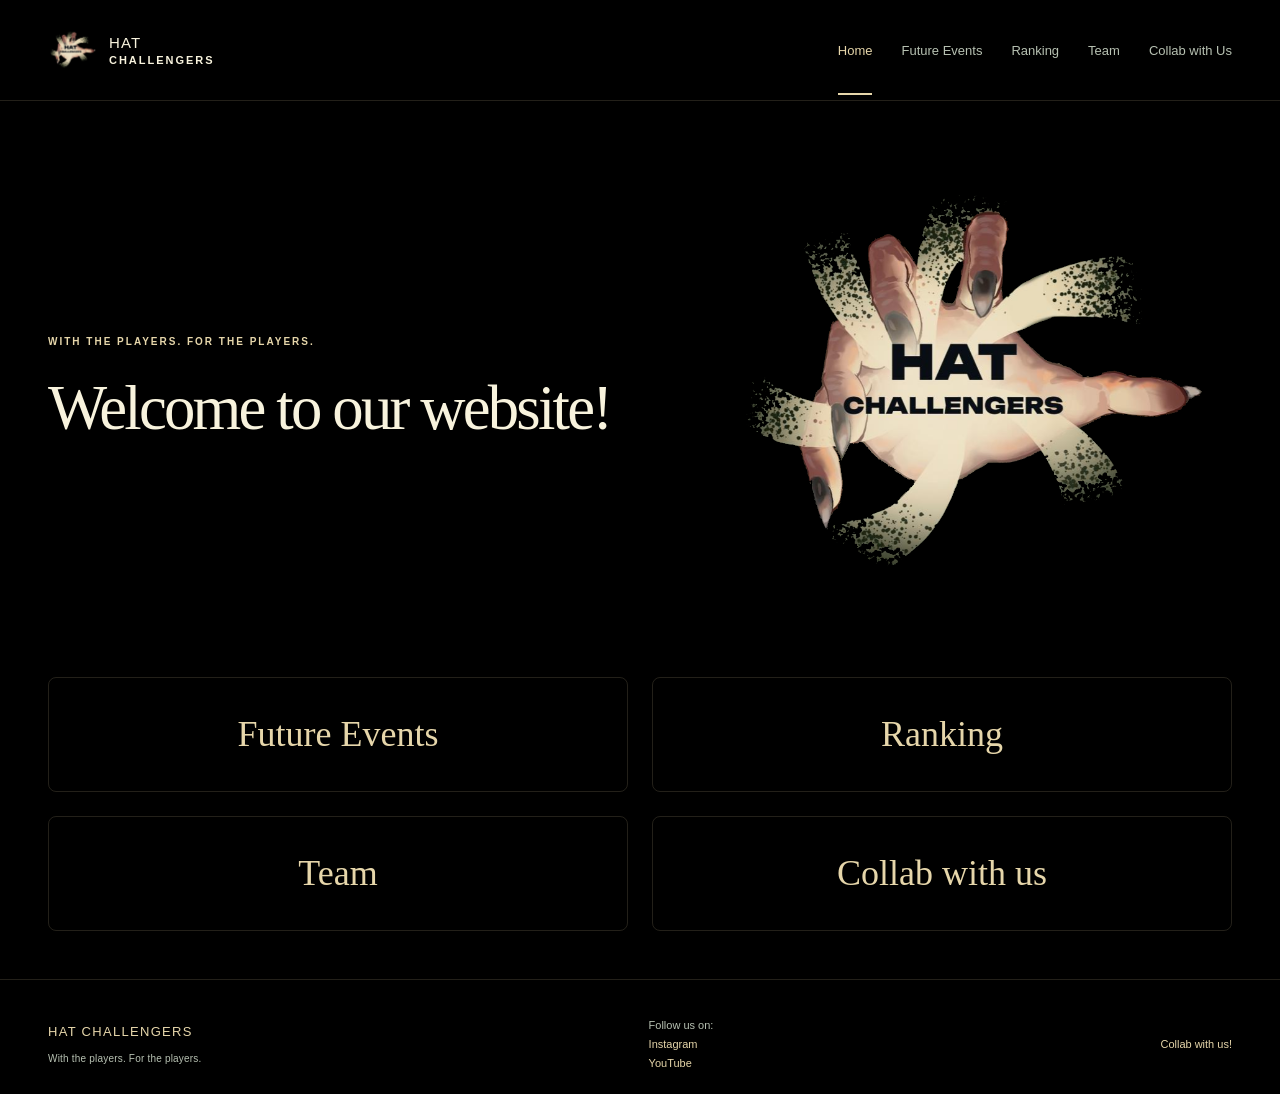
==== commit 10b6157e: "Welcome page done, version 1.0 is finished" ====
--- a/index.html
+++ b/index.html
@@ -8,6 +8,7 @@
   <title>HAT Challengers</title>
   <link rel="icon" href="assets/hat-challengers-favicon.png" type="image/png">
   <link rel="stylesheet" href="css/styles.css">
+  <link rel="stylesheet" href="css/home.css">
   <script src="js/constants.js?v=2" defer></script>
   <script src="js/main.js" defer></script>
 </head>
@@ -15,14 +16,26 @@
   <a class="skip-link" href="#main">Skip to content</a>
   <header class="site-header">
     <div class="container header-inner">
-      <a class="brand" href="index.html" aria-label="HAT Challengers home"><img src="assets/logo_challengers.png" alt="" width="48" height="48"><span>HAT <strong>CHALLENGERS</strong></span></a>
+      <a class="brand" href="index.html" aria-label="HAT Challengers home"><img src="assets/logo_challengers_dark.png" alt="" width="48" height="48"><span>HAT <strong>CHALLENGERS</strong></span></a>
       <button class="menu-toggle" aria-expanded="false" aria-controls="navigation" hidden>Menu <span aria-hidden="true">☰</span></button>
       <nav id="navigation" aria-label="Main navigation"><a href="index.html" aria-current="page">Home</a><a href="pages/future-events.html">Future Events</a><a href="pages/ranking.html">Ranking</a><a href="pages/team.html">Team</a><a href="pages/collab.html">Collab with Us</a></nav>
     </div>
   </header>
-  <main id="main"><section class="hero container"><div class="hero-copy"><p class="eyebrow" data-slogan></p><h1>The spirit of<br>competition.<br><em>The heart of HAT.</em></h1><div class="actions"><a class="button primary" href="pages/future-events.html">Explore future events <span aria-hidden="true">↗</span></a><a class="text-link" href="pages/ranking.html">View ranking <span aria-hidden="true">→</span></a></div><div class="hero-caption"><span class="small-star" aria-hidden="true">✧</span> Familiar cards. Fresh challenges.</div></div><div class="hero-art"><img src="assets/logo_challengers.png" alt="Circular HAT Challengers logo featuring an outstretched hand" width="773" height="773"><p>HAT CHALLENGERS <span>•</span> YU-GI-OH! COMMUNITY</p></div></section>
-<section class="intro-section"><div class="container intro-grid"><div><p class="eyebrow">ROOTED IN THE FORMAT</p><h2>A shared passion.<br>A place to play.</h2></div><div><p>HAT Challengers is a meeting point for players who want to compete, connect, and keep the HAT format alive through tournaments and community events.</p><p>Whether you’re returning to a familiar format or discovering it for the first time, there’s a place for you at the table.</p><a class="text-link" href="pages/team.html">Meet the project <span aria-hidden="true">→</span></a></div></div></section>
-<section class="container explore-section"><div class="section-heading"><div><p class="eyebrow">YOUR NEXT MOVE</p><h2>Step into the challenge.</h2></div><span class="section-ornament" aria-hidden="true">✧</span></div><div class="explore-grid"><a class="explore-card" href="pages/future-events.html"><span class="card-number">01 / COMPETE</span><h3>Find your next event.</h3><p>Upcoming tournaments and gatherings, all in one place.</p><span class="card-link">Future Events <span aria-hidden="true">↗</span></span></a><a class="explore-card" href="pages/ranking.html"><span class="card-number">02 / FOLLOW</span><h3>Follow the competition.</h3><p>A home for player rankings and competitive standings.</p><span class="card-link">Ranking <span aria-hidden="true">↗</span></span></a><a class="explore-card" href="pages/collab.html"><span class="card-number">03 / CONNECT</span><h3>Grow the community.</h3><p>Bring your ideas, your creativity, and your passion for HAT.</p><span class="card-link">Collab with Us <span aria-hidden="true">↗</span></span></a></div></section></main>
+  <main id="main" class="home-page">
+    <section class="container home-hero">
+      <div>
+        <p class="eyebrow" data-slogan>WITH THE PLAYERS. FOR THE PLAYERS.</p>
+        <h1>Welcome to our website!</h1>
+      </div>
+      <img class="home-logo" src="assets/logo_challengers_dark.png" alt="Circular HAT Challengers logo featuring an outstretched hand" width="773" height="773">
+    </section>
+    <div class="container home-links">
+      <a href="pages/future-events.html">Future Events</a>
+      <a href="pages/ranking.html">Ranking</a>
+      <a href="pages/team.html">Team</a>
+      <a href="pages/collab.html">Collab with us</a>
+    </div>
+  </main>
   <footer class="site-footer">
     <div class="container footer-inner">
       <a class="footer-brand" href="index.html">HAT CHALLENGERS<span data-slogan></span></a>
--- a/css/styles.css
+++ b/css/styles.css
@@ -1,5 +1,5 @@
-:root{color-scheme:dark;--bg:#18231b;--surface:#1d2b21;--green:#8cc78c;--gold:#e6d6aa;--ivory:#f8f3dd;--muted:#b7c1b2;--line:#e6d6aa26}*{box-sizing:border-box}html{scroll-behavior:smooth}body{margin:0;min-height:100vh;min-height:100dvh;display:flex;flex-direction:column;background:radial-gradient(ellipse at 75% 18%,#355c4233,transparent 48%),var(--bg);color:var(--ivory);font-family:Arial,Helvetica,sans-serif;font-size:16px;line-height:1.7}body>main{flex:1 0 auto}a{color:inherit;text-decoration:none}button{font:inherit}img{max-width:100%;height:auto;display:block}h1,h2,h3,p{margin:0}h1,h2,h3{font-family:Georgia,'Times New Roman',serif;font-weight:400;line-height:1.16}h1{font-size:clamp(2.8rem,5.3vw,5rem);letter-spacing:-.045em}h2{font-size:clamp(1.9rem,3vw,2.7rem);letter-spacing:-.025em}h3{font-size:1.6rem}p+p{margin-top:1rem}a,button{touch-action:manipulation}a:focus-visible,button:focus-visible{outline:2px solid var(--gold);outline-offset:6px}.container{width:min(1240px,calc(100% - 96px));margin-inline:auto}.site-header{border-bottom:1px solid var(--line);background:#000000}.header-inner{min-height:100px;display:flex;align-items:center;justify-content:space-between;gap:30px}.brand{display:flex;align-items:center;gap:13px;flex-shrink:0}.brand img{width:48px;height:auto}.brand>span{font-size:15px;letter-spacing:.08em;line-height:1.3}.brand strong{display:block;font-size:11px;letter-spacing:.18em}nav{display:flex;gap:29px;align-items:center}nav a{font-size:13px;color:var(--muted);padding:35px 0 31px;border-bottom:2px solid transparent;transition:color .2s,border-color .2s}nav a:hover,nav a[aria-current]{color:var(--gold);border-color:var(--gold)}.menu-toggle{background:none;border:1px solid var(--line);color:var(--ivory);padding:7px 12px}.hero{display:grid;grid-template-columns:1.05fr 1fr;align-items:center;gap:45px;padding-block:76px 86px}.eyebrow{font-size:10px;font-weight:bold;letter-spacing:.2em;color:var(--green);margin-bottom:22px;line-height:1.6}.eyebrow>span{display:inline-block;width:6px;height:6px;background:var(--green);border-radius:50%;margin-right:8px;box-shadow:0 0 12px #8cc78c66}h1 em{color:var(--gold);font-weight:400}.lead{font-size:16px;line-height:1.8;color:var(--muted);max-width:550px;margin-top:25px}.actions{display:flex;gap:28px;align-items:center;flex-wrap:wrap;margin-top:32px}.button{display:inline-flex;justify-content:space-between;align-items:center;gap:28px;padding:13px 21px;font-size:13px;font-weight:bold;transition:background .2s,transform .2s}.primary{background:var(--gold);color:var(--bg)}.primary:hover{background:var(--ivory);transform:translateY(-2px)}.text-link{font-size:13px;color:var(--gold);display:inline-flex;gap:22px;align-items:center;padding-block:7px}.text-link:hover{color:var(--ivory)}.hero-caption{border-top:1px solid var(--line);margin-top:36px;padding-top:18px;font-size:11px;letter-spacing:.06em;color:var(--muted)}.small-star{font-size:22px;color:var(--gold);margin-right:12px;vertical-align:middle}.hero-art{width:100%;max-width:480px;margin-inline:auto}.hero-art img{width:100%;height:auto}.hero-art p{text-align:center;color:var(--muted);font-size:9px;letter-spacing:.22em;margin-top:23px}.hero-art p span{padding-inline:12px;color:var(--gold)}.intro-section{border-block:1px solid var(--line);background:#0f1a1233;padding-block:56px}.intro-grid{display:grid;grid-template-columns:1fr 1fr;gap:90px}.intro-grid p:not(.eyebrow){font-size:14px;color:var(--muted)}.intro-grid .text-link{margin-top:16px}.explore-section{padding-block:65px 86px}.section-heading{display:flex;justify-content:space-between;align-items:center;margin-bottom:30px}.section-heading .eyebrow{margin-bottom:10px}.section-ornament{color:var(--gold);font-size:40px}.explore-grid{display:grid;grid-template-columns:repeat(3,1fr);gap:20px}.explore-card{padding:30px;border:1px solid var(--line);background:linear-gradient(140deg,#355c4222,transparent)}.explore-card{transition:transform .2s,border-color .2s,background .2s}.explore-card:hover{transform:translateY(-4px);border-color:#8cc78c80;background:#355c4233}.card-number{font-size:9px;letter-spacing:.16em;color:var(--green);display:block;margin-bottom:31px}.explore-card h3{font-size:1.6rem}.explore-card p{font-size:13px;color:var(--muted);margin-top:16px}.card-link{display:flex;justify-content:space-between;color:var(--gold);font-size:12px;border-top:1px solid var(--line);margin-top:28px;padding-top:19px}.site-footer{border-top:1px solid var(--line);background:#000000;padding:36px 0 22px}.footer-inner{display:flex;align-items:center;justify-content:space-between;gap:30px}.footer-brand{font-size:13px;letter-spacing:.1em;color:var(--gold)}.footer-brand span{display:block;font-size:10px;letter-spacing:.02em;color:var(--muted);margin-top:7px}.footer-social{display:grid;font-size:11px;color:var(--muted)}.footer-social h2{font:inherit;letter-spacing:normal}.footer-social a{justify-self:start;color:var(--gold)}.footer-social a:hover{color:var(--ivory)}.footer-inner>a:last-child{font-size:11px;color:var(--gold)}.page-heading{padding-block:72px 30px}.page-heading h1{font-size:clamp(3rem,5vw,4.5rem)}.page-heading .lead{max-width:680px}.content-section{padding-bottom:85px;min-height:400px}.panel-heading{display:flex;justify-content:space-between;align-items:center;gap:20px;border-bottom:1px solid var(--line);padding:20px 0}.panel-heading h2{font-size:1.5rem}.status{font-size:10px;color:var(--green);border:1px solid #8cc78c40;border-radius:20px;padding:4px 12px}.empty-state{padding:65px 22px;text-align:center;border:1px solid var(--line);border-top:0;background:radial-gradient(ellipse at center,#355c4229,transparent 70%)}.empty-symbol{color:var(--gold);font-family:Georgia,serif;font-size:40px;display:block;margin-bottom:18px}.empty-state .eyebrow{margin-bottom:12px}.empty-state h2{font-size:2rem}.empty-state>p:last-child{max-width:530px;margin:18px auto 0;color:var(--muted);font-size:14px}.table-scroll{overflow-x:auto}table{border-collapse:collapse;width:100%;min-width:480px}th{text-align:left;padding:18px 24px;color:var(--gold);font-weight:400;font-size:12px;background:#355c4229;border-bottom:1px solid var(--line)}th:first-child{width:15%}th:nth-child(2){width:45%}td{padding:0}.content-note{font-size:11px;color:var(--muted);margin-top:18px}.callout{display:flex;justify-content:space-between;align-items:center;gap:25px;border:1px solid var(--line);padding:30px;margin-top:30px}.callout p{font-size:13px;color:var(--muted);margin-top:10px}.sr-only,.skip-link:not(:focus){position:absolute;width:1px;height:1px;padding:0;margin:-1px;overflow:hidden;clip-path:inset(50%);white-space:nowrap}.skip-link:focus{position:fixed;top:10px;left:10px;z-index:10;background:var(--gold);color:var(--bg);padding:10px 20px}
+:root{color-scheme:dark;--bg:#18231b;--surface:#1d2b21;--green:#8cc78c;--gold:#e6d6aa;--ivory:#f8f3dd;--muted:#b7c1b2;--line:#e6d6aa26}*{box-sizing:border-box}html{scroll-behavior:smooth}body{margin:0;min-height:100vh;min-height:100dvh;display:flex;flex-direction:column;background:radial-gradient(ellipse at 75% 18%,#355c4233,transparent 48%),var(--bg);color:var(--ivory);font-family:Arial,Helvetica,sans-serif;font-size:16px;line-height:1.7}body>main{flex:1 0 auto}a{color:inherit;text-decoration:none}button{font:inherit}img{max-width:100%;height:auto;display:block}h1,h2,h3,p{margin:0}h1,h2,h3{font-family:Georgia,'Times New Roman',serif;font-weight:400;line-height:1.16}h1{font-size:clamp(2.8rem,5.3vw,5rem);letter-spacing:-.045em}h2{font-size:clamp(1.9rem,3vw,2.7rem);letter-spacing:-.025em}h3{font-size:1.6rem}p+p{margin-top:1rem}a,button{touch-action:manipulation}a:focus-visible,button:focus-visible{outline:2px solid var(--gold);outline-offset:6px}.container{width:min(1240px,calc(100% - 96px));margin-inline:auto}.site-header{border-bottom:1px solid var(--line);background:#000000}.header-inner{min-height:100px;display:flex;align-items:center;justify-content:space-between;gap:30px}.brand{display:flex;align-items:center;gap:13px;flex-shrink:0}.brand img{width:48px;height:auto}.brand>span{font-size:15px;letter-spacing:.08em;line-height:1.3}.brand strong{display:block;font-size:11px;letter-spacing:.18em}nav{display:flex;gap:29px;align-items:center}nav a{font-size:13px;color:var(--muted);padding:35px 0 31px;border-bottom:2px solid transparent;transition:color .2s,border-color .2s}nav a:hover,nav a[aria-current]{color:var(--gold);border-color:var(--gold)}.menu-toggle{background:none;border:1px solid var(--line);color:var(--ivory);padding:7px 12px}.eyebrow{font-size:10px;font-weight:bold;letter-spacing:.2em;color:var(--green);margin-bottom:22px;line-height:1.6}.eyebrow>span{display:inline-block;width:6px;height:6px;background:var(--green);border-radius:50%;margin-right:8px;box-shadow:0 0 12px #8cc78c66}.lead{font-size:16px;line-height:1.8;color:var(--muted);max-width:550px;margin-top:25px}.button{display:inline-flex;justify-content:space-between;align-items:center;gap:28px;padding:13px 21px;font-size:13px;font-weight:bold;transition:background .2s,transform .2s}.primary{background:var(--gold);color:var(--bg)}.primary:hover{background:var(--ivory);transform:translateY(-2px)}.site-footer{border-top:1px solid var(--line);background:#000000;padding:36px 0 22px}.footer-inner{display:flex;align-items:center;justify-content:space-between;gap:30px}.footer-brand{font-size:13px;letter-spacing:.1em;color:var(--gold)}.footer-brand span{display:block;font-size:10px;letter-spacing:.02em;color:var(--muted);margin-top:7px}.footer-social{display:grid;font-size:11px;color:var(--muted)}.footer-social h2{font:inherit;letter-spacing:normal}.footer-social a{justify-self:start;color:var(--gold)}.footer-social a:hover{color:var(--ivory)}.footer-inner>a:last-child{font-size:11px;color:var(--gold)}.page-heading{padding-block:72px 30px}.page-heading h1{font-size:clamp(3rem,5vw,4.5rem)}.page-heading .lead{max-width:680px}.content-section{padding-bottom:85px;min-height:400px}.panel-heading{display:flex;justify-content:space-between;align-items:center;gap:20px;border-bottom:1px solid var(--line);padding:20px 0}.panel-heading h2{font-size:1.5rem}.status{font-size:10px;color:var(--green);border:1px solid #8cc78c40;border-radius:20px;padding:4px 12px}.empty-state{padding:65px 22px;text-align:center;border:1px solid var(--line);border-top:0;background:radial-gradient(ellipse at center,#355c4229,transparent 70%)}.empty-symbol{color:var(--gold);font-family:Georgia,serif;font-size:40px;display:block;margin-bottom:18px}.empty-state .eyebrow{margin-bottom:12px}.empty-state h2{font-size:2rem}.empty-state>p:last-child{max-width:530px;margin:18px auto 0;color:var(--muted);font-size:14px}.table-scroll{overflow-x:auto}table{border-collapse:collapse;width:100%;min-width:480px}th{text-align:left;padding:18px 24px;color:var(--gold);font-weight:400;font-size:12px;background:#355c4229;border-bottom:1px solid var(--line)}th:first-child{width:15%}th:nth-child(2){width:45%}td{padding:0}.content-note{font-size:11px;color:var(--muted);margin-top:18px}.callout{display:flex;justify-content:space-between;align-items:center;gap:25px;border:1px solid var(--line);padding:30px;margin-top:30px}.callout p{font-size:13px;color:var(--muted);margin-top:10px}.sr-only,.skip-link:not(:focus){position:absolute;width:1px;height:1px;padding:0;margin:-1px;overflow:hidden;clip-path:inset(50%);white-space:nowrap}.skip-link:focus{position:fixed;top:10px;left:10px;z-index:10;background:var(--gold);color:var(--bg);padding:10px 20px}
 @media(min-width:761px){main{animation:arrive .5s ease-out}@keyframes arrive{from{opacity:0;transform:translateY(8px)}to{opacity:1;transform:none}}}
-@media(max-width:1000px){.container{width:calc(100% - 56px)}nav{gap:18px}nav a{font-size:12px}.hero{gap:20px;padding-block:56px}.hero h1{font-size:3.5rem}.explore-card{padding:23px}.intro-grid{gap:50px}.footer-inner{flex-wrap:wrap}.actions{gap:16px}}
-@media(max-width:760px){.container{width:calc(100% - 40px)}.header-inner{min-height:80px;flex-wrap:wrap;gap:0;padding-block:16px}.brand>span{font-size:13px}.brand img{width:42px}.menu-toggle:not([hidden]){display:block}nav{width:100%;flex-wrap:wrap;gap:0 22px;padding-top:12px}nav a{padding:10px 0;font-size:13px}nav[data-collapsed="true"]{display:none}.hero{grid-template-columns:1fr;padding-block:45px;gap:40px}.hero h1{font-size:clamp(2.9rem,9vw,4.5rem)}.hero-copy{max-width:560px}.hero-art{max-width:min(78vw,480px)}.hero-caption{margin-top:27px}.intro-grid{grid-template-columns:1fr;gap:25px}.intro-section{padding-block:40px}.explore-grid{grid-template-columns:1fr}.explore-section{padding-block:42px 55px}.card-number{margin-bottom:20px}.explore-card h3{font-size:1.8rem}.page-heading{padding-block:45px 20px}.panel-heading{align-items:flex-start;flex-direction:column;gap:10px}.empty-state{padding:45px 18px}.empty-state h2{font-size:1.7rem}.content-section{padding-bottom:55px}.callout{align-items:flex-start;flex-direction:column;padding:24px}.footer-inner{align-items:flex-start;flex-direction:column;gap:22px}.section-ornament{display:none}}
+@media(max-width:1000px){.container{width:calc(100% - 56px)}nav{gap:18px}nav a{font-size:12px}.footer-inner{flex-wrap:wrap}}
+@media(max-width:760px){.container{width:calc(100% - 40px)}.header-inner{min-height:80px;flex-wrap:wrap;gap:0;padding-block:16px}.brand>span{font-size:13px}.brand img{width:42px}.menu-toggle:not([hidden]){display:block}nav{width:100%;flex-wrap:wrap;gap:0 22px;padding-top:12px}nav a{padding:10px 0;font-size:13px}nav[data-collapsed="true"]{display:none}.page-heading{padding-block:45px 20px}.panel-heading{align-items:flex-start;flex-direction:column;gap:10px}.empty-state{padding:45px 18px}.empty-state h2{font-size:1.7rem}.content-section{padding-bottom:55px}.callout{align-items:flex-start;flex-direction:column;padding:24px}.footer-inner{align-items:flex-start;flex-direction:column;gap:22px}}
 @media(prefers-reduced-motion:reduce){html{scroll-behavior:auto}*,*::before,*::after{animation:none!important;transition:none!important}}
--- a/css/home.css
+++ b/css/home.css
@@ -0,0 +1,70 @@
+.home-page {
+  background: #000;
+  padding-bottom: clamp(24px, 4vw, 48px);
+}
+
+.home-hero {
+  display: grid;
+  grid-template-columns: minmax(0, 1.15fr) minmax(0, 1fr);
+  align-items: center;
+  gap: clamp(20px, 4vw, 48px);
+  padding-block: clamp(28px, 4vw, 48px);
+}
+
+.home-hero .eyebrow,
+.home-intro {
+  color: var(--gold);
+}
+
+.home-hero h1 {
+  font-size: clamp(2.5rem, 4.9vw, 4.75rem);
+}
+
+.home-intro {
+  margin-top: 16px;
+  font-family: Georgia, 'Times New Roman', serif;
+  font-size: clamp(1.125rem, 2vw, 1.5rem);
+  line-height: 1.45;
+}
+
+.home-logo {
+  width: 100%;
+  max-width: 480px;
+  justify-self: center;
+}
+
+.home-links {
+  display: grid;
+  grid-template-columns: repeat(2, minmax(0, 1fr));
+  grid-auto-rows: 1fr;
+  gap: clamp(12px, 2vw, 24px);
+}
+
+.home-links a {
+  display: grid;
+  place-items: center;
+  min-height: clamp(84px, 9vw, 120px);
+  padding: 16px;
+  border: 1px solid var(--line);
+  border-radius: 8px;
+  color: var(--gold);
+  font: clamp(1.5rem, 3vw, 2.25rem)/1.2 Georgia, 'Times New Roman', serif;
+  text-align: center;
+  transition: border-color .2s;
+}
+
+.home-links a:hover,
+.home-links a:focus-visible {
+  border-color: var(--gold);
+}
+
+@media (max-width: 760px) {
+  .home-hero,
+  .home-links {
+    grid-template-columns: minmax(0, 1fr);
+  }
+
+  .home-logo {
+    max-width: min(78vw, 480px);
+  }
+}
